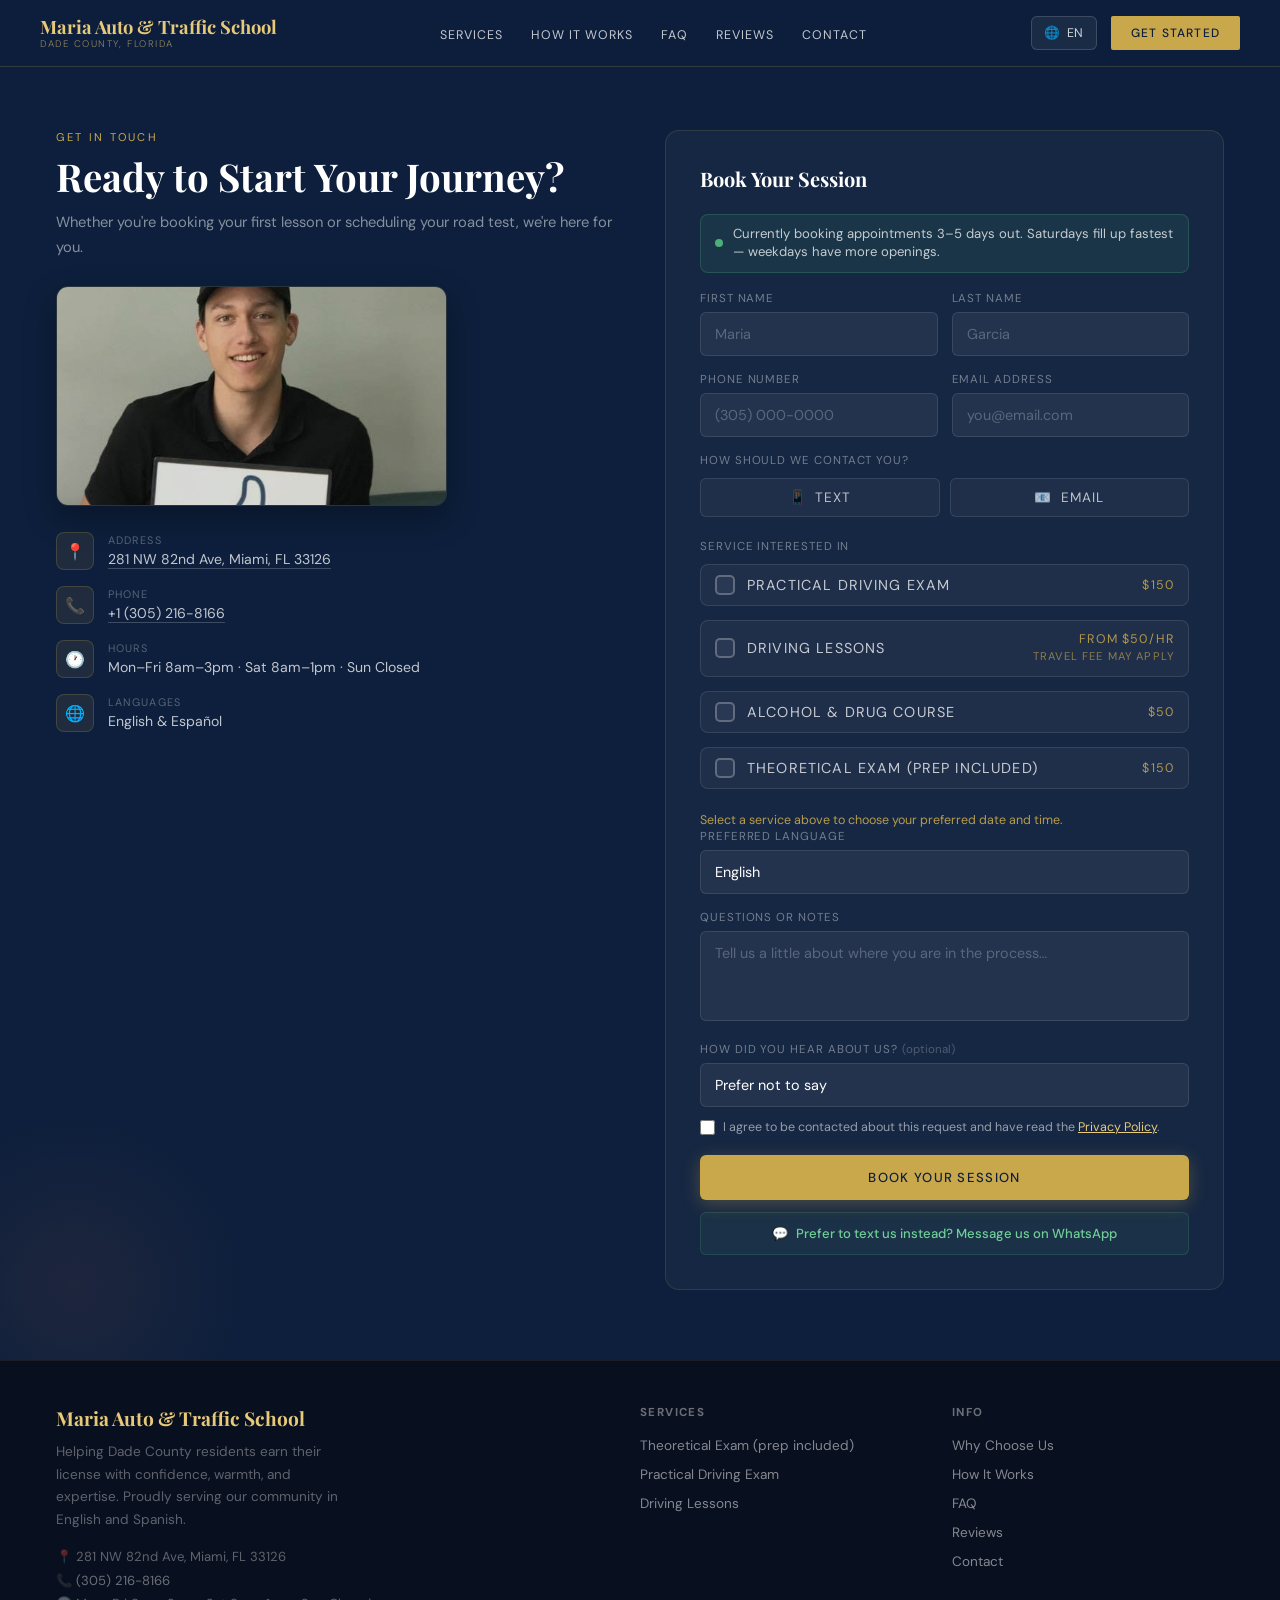
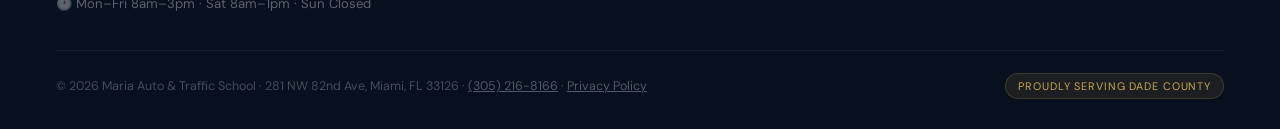
==== book.html @ 8c1fd5aa "Add files via upload multi page test" ====
<!DOCTYPE html>
<html lang="en" id="html-root">
<head>
<meta charset="UTF-8">
<meta name="viewport" content="width=device-width, initial-scale=1.0">
<title>Book Your Session — Maria Auto & Traffic School</title>

<link rel="icon" type="image/svg+xml" href="data:image/svg+xml,%3Csvg xmlns='http://www.w3.org/2000/svg' viewBox='0 0 100 100'%3E%3Crect width='100' height='100' rx='20' fill='%230d1f3c'/%3E%3Ctext x='50' y='68' font-family='Georgia,serif' font-size='58' font-weight='700' fill='%23c9a84c' text-anchor='middle'%3EM%3C/text%3E%3C/svg%3E">

<meta name="description" content="Book your written test, driving lessons, or road exam with Maria Auto & Traffic School. Walk-ins welcome, bilingual service, Miami-Dade County.">
<meta name="robots" content="index, follow">
<link rel="canonical" href="https://mariaautoschool.netlify.app/book.html">
<meta property="og:type" content="website">
<meta property="og:title" content="Book Your Session — Maria Auto & Traffic School">
<meta property="og:description" content="Request an appointment for your written test, driving lessons, or road exam. Walk-ins welcome, bilingual service.">
<meta property="og:image" content="https://mariaautoschool.netlify.app/images/maria3.jpg">
<meta name="twitter:card" content="summary_large_image">
<meta name="twitter:image" content="https://mariaautoschool.netlify.app/images/maria3.jpg">
<link rel="preconnect" href="https://fonts.googleapis.com">
<link href="https://fonts.googleapis.com/css2?family=Playfair+Display:ital,wght@0,400;0,700;0,900;1,400;1,700&family=DM+Sans:wght@300;400;500&family=Cormorant+Garamond:ital,wght@0,300;1,300;1,600&display=swap" rel="stylesheet">
<link rel="stylesheet" href="style.css">
</head>
<body>

<!-- NAV -->
<nav>
  <div class="nav-logo">Maria Auto & Traffic School<span>Dade County, Florida</span></div>
  <ul class="nav-links">
    <li><a href="index.html#services" data-i18n="nav.services">Services</a></li>
    <li><a href="index.html#process" data-i18n="nav.process">How It Works</a></li>
    <li><a href="faq.html" data-i18n="footer.faq">FAQ</a></li>
    <li><a href="index.html#reviews" data-i18n="nav.reviews">Reviews</a></li>
    <li><a href="book.html" data-i18n="nav.contact">Contact</a></li>
  </ul>
  <div class="nav-right">
    <div class="lang-switch">
      <button class="lang-btn" id="lang-btn">🌐 <span id="lang-btn-label">EN</span></button>
      <div class="lang-menu" id="lang-menu">
        <button class="lang-option" data-lang="en">English</button>
        <button class="lang-option" data-lang="es">Español</button>
      </div>
    </div>
    <a href="book.html" class="nav-cta" data-i18n="nav.cta">Get Started</a>
    <button class="nav-hamburger" id="hamburger" aria-label="Open menu"><span></span><span></span><span></span></button>
  </div>
</nav>

<div class="mobile-menu" id="mobile-menu">
  <a href="index.html#services" class="mobile-link" data-i18n="nav.services">Services</a>
  <a href="index.html#process" class="mobile-link" data-i18n="nav.process">How It Works</a>
  <a href="faq.html" class="mobile-link" data-i18n="footer.faq">FAQ</a>
  <a href="index.html#reviews" class="mobile-link" data-i18n="nav.reviews">Reviews</a>
  <a href="book.html" class="mobile-link" data-i18n="nav.contact">Contact</a>
  <div class="mobile-lang">
    <button data-lang="en">English</button>
    <button data-lang="es">Español</button>
  </div>
</div>

<section class="contact" id="contact" style="padding-top:130px">
  <div class="contact-left" style="position:relative;z-index:1">
    <p class="section-label" style="color:var(--gold)" data-i18n="contact.label">Get In Touch</p>
    <h2 class="section-title" data-i18n="contact.title">Ready to Start Your Journey?</h2>
    <p class="contact-body" data-i18n="contact.body">Whether you're booking your first lesson or scheduling your road test, we're here for you.</p>
    <div class="contact-storefront"><img src="images/maria5.jpg" alt="Maria Auto & Traffic School storefront at 281 NW 82nd Ave Miami" loading="lazy"></div>
    <div class="contact-info">
      <div class="contact-item"><div class="contact-icon">📍</div><div><div class="contact-item-label" data-i18n="contact.address">Address</div><div class="contact-item-text"><a href="https://maps.google.com/?q=281+NW+82nd+Ave,+Miami,+FL+33126" target="_blank" rel="noopener">281 NW 82nd Ave, Miami, FL 33126</a></div></div></div>
      <div class="contact-item"><div class="contact-icon">📞</div><div><div class="contact-item-label" data-i18n="contact.phone">Phone</div><div class="contact-item-text"><a href="tel:+13052168166">+1 (305) 216-8166</a></div></div></div>
      <div class="contact-item"><div class="contact-icon">🕐</div><div><div class="contact-item-label" data-i18n="contact.hours">Hours</div><div class="contact-item-text" data-i18n-html="contact.hoursValue">Mon–Fri 8am–3pm · Sat 8am–1pm · Sun Closed</div></div></div>
      <div class="contact-item"><div class="contact-icon">🌐</div><div><div class="contact-item-label" data-i18n="contact.languages">Languages</div><div class="contact-item-text">English & Español</div></div></div>
    </div>
  </div>
  <div class="contact-form" style="position:relative;z-index:1">
    <h3 data-i18n="form.title">Book Your Session</h3>
    <div class="availability-badge">
      <span class="availability-dot"></span>
      <span data-i18n="form.availabilityNote">Currently booking appointments 3–5 days out. Saturdays fill up fastest — weekdays have more openings.</span>
    </div>
    <form action="https://formspree.io/f/mrewngqb" method="POST" id="booking-form">
      <input type="text" name="_gotcha" style="display:none" tabindex="-1" autocomplete="off">
      <div class="form-row">
        <div class="form-group"><label data-i18n="form.first">First Name</label><input type="text" name="first_name" placeholder="Maria" autocomplete="given-name" required></div>
        <div class="form-group"><label data-i18n="form.last">Last Name</label><input type="text" name="last_name" placeholder="Garcia" autocomplete="family-name" required></div>
      </div>
      <div class="form-row">
        <div class="form-group"><label data-i18n="form.phone">Phone Number</label><input type="tel" name="phone" id="field-phone" placeholder="(305) 000-0000" autocomplete="tel"></div>
        <div class="form-group"><label data-i18n="form.email">Email Address</label><input type="email" name="email" id="field-email" placeholder="you@email.com" autocomplete="email"></div>
      </div>
      <p class="field-error-msg" id="contact-required-error" data-i18n="form.contactRequiredError" role="alert" aria-live="assertive">Please provide a phone number or email address so we can reach you.</p>
      <div class="form-group">
        <label data-i18n="form.contactPref" style="display:block;margin-bottom:10px">How should we contact you?</label>
        <div class="contact-pref-row">
          <div class="contact-pref-item">
            <input type="checkbox" id="pref-text" name="contact_preference" value="Text">
            <label for="pref-text">📱 <span data-i18n="form.prefText">Text</span></label>
          </div>
          <div class="contact-pref-item">
            <input type="checkbox" id="pref-email" name="contact_preference" value="Email">
            <label for="pref-email">📧 <span data-i18n="form.prefEmail">Email</span></label>
          </div>
        </div>
      </div>
      <div class="form-group">
        <label data-i18n="form.service" style="display:block;margin-bottom:10px">Service Interested In</label>
        <div class="checkbox-group">
          <div class="checkbox-item">
            <input type="checkbox" id="service2" name="services" value="Practical Driving Exam" data-hint="hintExam">
            <label for="service2"><span class="checkbox-box"></span><span data-i18n="form.opt2">Practical Driving Exam</span><span style="margin-left:auto;font-size:0.78rem;color:var(--gold);opacity:0.85">$150</span></label>
          </div>
          <div class="checkbox-item">
            <input type="checkbox" id="service3" name="services" value="Driving Lessons" data-hint="hintLessons">
            <label for="service3"><span class="checkbox-box"></span><span data-i18n="form.opt3">Driving Lessons</span><span style="margin-left:auto;font-size:0.78rem;color:var(--gold);opacity:0.85;text-align:right;line-height:1.4">from $50/hr<br><span style="font-size:0.7rem;opacity:0.75">travel fee may apply</span></span></label>
          </div>
          <div class="checkbox-item">
            <input type="checkbox" id="service4" name="services" value="Alcohol & Drug Course" data-hint="">
            <label for="service4"><span class="checkbox-box"></span><span data-i18n="form.opt4">Alcohol & Drug Course</span><span style="margin-left:auto;font-size:0.78rem;color:var(--gold);opacity:0.85">$50</span></label>
          </div>
          <div class="checkbox-item">
            <input type="checkbox" id="service5" name="services" value="Theoretical Exam (prep included)" data-hint="hintTheory">
            <label for="service5"><span class="checkbox-box"></span><span data-i18n="form.opt5">Theoretical Exam (prep included)</span><span style="margin-left:auto;font-size:0.78rem;color:var(--gold);opacity:0.85">$150</span></label>
          </div>
        </div>
        <p class="form-hint" id="hintExam" data-i18n="form.hintExam">Please bring a valid ID and your learner's permit to this appointment.</p>
        <p class="form-hint" id="hintLessons" data-i18n="form.hintLessons">Let us know below if you'd like us to come to you — a travel fee may apply depending on distance.</p>
        <p class="form-hint" id="hintTheory" data-i18n="form.hintTheory">This session can accommodate multiple students at once — great if you're booking with a friend or family member.</p>
      </div>
      <div id="datetime-container"></div>
      <p class="form-hint visible" id="datetime-placeholder" data-i18n="form.datetimePlaceholder">Select a service above to choose your preferred date and time.</p>
      <div class="form-group">
        <label data-i18n="form.lang">Preferred Language</label>
        <select name="language"><option>English</option><option>Español</option></select>
      </div>
      <div class="form-group"><label data-i18n="form.notes">Questions or Notes</label><textarea name="notes" data-i18n-placeholder="form.notesPlaceholder" placeholder="Tell us a little about where you are in the process…"></textarea></div>
      <div class="form-group">
        <label data-i18n-html="form.referral">How did you hear about us? <span style="text-transform:none;letter-spacing:0;font-weight:400;opacity:0.6">(optional)</span></label>
        <select name="referral_source">
          <option value="" selected data-i18n="form.referralSkip">Prefer not to say</option>
          <option data-i18n="form.referralGoogle">Google Search</option>
          <option data-i18n="form.referralWordOfMouth">Word of Mouth / Friend or Family</option>
          <option data-i18n="form.referralSocial">Instagram / Facebook</option>
          <option data-i18n="form.referralDroveBy">Drove By / Saw the Sign</option>
          <option data-i18n="form.referralOther">Other</option>
        </select>
      </div>
      <div class="range-toggle-row" style="margin-bottom:16px">
        <input type="checkbox" id="consent-checkbox" required>
        <label for="consent-checkbox" data-i18n-html="form.consentLabel">I agree to be contacted about this request and have read the <a href="#" id="consent-privacy-link" style="color:var(--gold-light);text-decoration:underline">Privacy Policy</a>.</label>
      </div>
      <button type="submit" class="btn-submit" id="submit-btn" data-i18n="form.submit" aria-live="polite">Book Your Session</button>
    </form>
    <a href="https://wa.me/13052168166?text=Hi!%20I'd%20like%20to%20book%20an%20appointment%20at%20Maria%20Auto%20%26%20Traffic%20School." target="_blank" rel="noopener" class="whatsapp-fallback">
      <span>💬</span><span data-i18n="form.whatsapp">Prefer to text us instead? Message us on WhatsApp</span>
    </a>
    <div class="form-success" id="form-success" role="status" aria-live="polite">
      <div class="form-success-icon">✓</div>
      <h4 data-i18n="form.successTitle">We received your request!</h4>
      <p data-i18n="form.successBody">Maria or a team member will be in touch with you shortly.</p>
    </div>
  </div>
</section>

<footer>
  <div class="footer-inner">
    <div class="footer-brand">
      <h3>Maria Auto & Traffic School</h3>
      <p data-i18n="footer.tagline">Helping Dade County residents earn their license with confidence, warmth, and expertise. Proudly serving our community in English and Spanish.</p>
      <div class="footer-contact-mini">
        📍 281 NW 82nd Ave, Miami, FL 33126<br>
        📞 <a href="tel:+13052168166">(305) 216-8166</a><br>
        🕐 <span data-i18n-html="contact.hoursValue">Mon–Fri 8am–3pm · Sat 8am–1pm · Sun Closed</span>
      </div>
    </div>
    <div class="footer-col">
      <h4 data-i18n="footer.servicesHeader">Services</h4>
      <ul>
        <li><a href="index.html#services" data-i18n="services.s5title">Theoretical Exam</a></li>
        <li><a href="index.html#services" data-i18n="services.s2title">Road Exam</a></li>
        <li><a href="index.html#services" data-i18n="services.s3title">Driving Lessons</a></li>
      </ul>
    </div>
    <div class="footer-col">
      <h4 data-i18n="footer.infoHeader">Info</h4>
      <ul>
        <li><a href="index.html#why" data-i18n="footer.why">Why Choose Us</a></li>
        <li><a href="index.html#process" data-i18n="nav.process">How It Works</a></li>
        <li><a href="faq.html" data-i18n="footer.faq">FAQ</a></li>
        <li><a href="index.html#reviews" data-i18n="nav.reviews">Reviews</a></li>
        <li><a href="book.html" data-i18n="nav.contact">Contact</a></li>
      </ul>
    </div>
  </div>
  <div class="footer-bottom">
    <p>© <span id="footer-year">2025</span> Maria Auto & Traffic School · 281 NW 82nd Ave, Miami, FL 33126 · <a href="tel:+13052168166">(305) 216-8166</a> · <a href="#" id="privacy-link" data-i18n="footer.privacy">Privacy Policy</a></p>
    <div class="footer-dade" data-i18n="footer.badge">Proudly Serving Dade County</div>
  </div>
</footer>

<button class="back-to-top" id="back-to-top" aria-label="Back to top">↑</button>

<!-- BOOKING CONFIRMATION MODAL -->
<div class="booking-modal-overlay" id="booking-modal" role="dialog" aria-modal="true" aria-label="Booking request notice">
  <div class="booking-modal-box">
    <div class="booking-modal-icon">📋</div>
    <h3 data-i18n="form.modalTitle">This is a request, not a confirmed booking</h3>
    <p data-i18n="form.modalBody">Submitting this form does not guarantee your selected date and time. If your preferred slot isn't available, Maria or a team member will reach out by phone, text, or email to find a time that works.</p>
    <div class="booking-modal-actions">
      <button type="button" class="booking-modal-cancel" id="booking-modal-cancel" data-i18n="form.modalCancel">Go Back</button>
      <button type="button" class="booking-modal-confirm" id="booking-modal-confirm" data-i18n="form.modalConfirm">I Understand, Submit</button>
    </div>
  </div>
</div>

<!-- PRIVACY MODAL -->
<div class="modal-overlay" id="privacy-modal" role="dialog" aria-modal="true" aria-label="Privacy Policy">
  <div class="modal-box">
    <div class="modal-header">
      <h2 data-i18n="privacy.title">Privacy Policy</h2>
      <button class="modal-close" id="modal-close" aria-label="Close">✕</button>
    </div>
    <div class="modal-body">
      <p class="updated" data-i18n="privacy.updated">Last updated: January 1, 2025</p>
      <p data-i18n="privacy.intro">Maria Auto & Traffic School ("we," "us," or "our") operates this website. This Privacy Policy explains how we collect, use, and protect the personal information you provide when you use our site or submit an inquiry through our contact form.</p>
      <h3 data-i18n="privacy.h1">1. Information We Collect</h3>
      <p data-i18n="privacy.p1">When you submit a booking inquiry, we may collect your name, phone number, service interest, preferred language, and any notes you provide. We do not collect payment information, Social Security numbers, or government ID numbers.</p>
      <h3 data-i18n="privacy.h2">2. How We Use Your Information</h3>
      <p data-i18n="privacy.p2">We use your information solely to respond to your inquiry, contact you to schedule your session, and provide the services you requested. We never sell or share your information for marketing purposes.</p>
      <h3 data-i18n="privacy.h3">3. How We Store Your Information</h3>
      <p data-i18n-html="privacy.p3">Form submissions are processed securely through Formspree, a third-party form service. Review Formspree's practices at <a href="https://formspree.io/legal/privacy-policy/" target="_blank" rel="noopener">formspree.io/legal/privacy-policy</a>. We delete submissions periodically once resolved.</p>
      <h3 data-i18n="privacy.h4">4. Cookies & Tracking</h3>
      <p data-i18n="privacy.p4">This site uses no cookies, analytics, or advertising technology. No browsing data is tracked.</p>
      <h3 data-i18n="privacy.h5">5. Your Rights</h3>
      <p data-i18n="privacy.p5">You may request to know, correct, or delete the information we hold about you, or opt out of future communications, by contacting us directly.</p>
      <h3 data-i18n="privacy.h6">6. Contact Us</h3>
      <p data-i18n-html="privacy.p6">Maria Auto & Traffic School · 281 NW 82nd Ave, Miami, FL 33126 · Phone: <a href="tel:+13052168166">(305) 216-8166</a></p>
    </div>
  </div>
</div>

<script src="script.js"></script>
</body>
</html>
---- style.css ----
:root {
    --navy: #0d1f3c;
    --navy-mid: #162d52;
    --gold: #c9a84c;
    --gold-light: #e8c97a;
    --coral: #e8704a;
    --cream: #fdf6ec;
    --warm-white: #fffaf3;
    --text-dark: #0d1f3c;
    --text-mid: #4a5568;
    --text-light: #8a97a8;
  }
  *, *::before, *::after { box-sizing: border-box; margin: 0; padding: 0; }
  html { scroll-behavior: smooth; }
  body { font-family: 'DM Sans', sans-serif; background: var(--warm-white); color: var(--text-dark); overflow-x: hidden; }

  /* ── NAV ── */
  nav {
    position: fixed; top: 0; left: 0; right: 0; z-index: 100;
    display: flex; align-items: center; justify-content: space-between; gap: 20px;
    padding: 16px 40px;
    background: rgba(13,31,60,0.96);
    backdrop-filter: blur(12px);
    border-bottom: 1px solid rgba(201,168,76,0.2);
  }
  .nav-logo { font-family: 'Playfair Display', serif; font-size: 1.15rem; font-weight: 700; color: var(--gold-light); line-height: 1.2; white-space: nowrap; }
  .nav-logo span { display: block; font-size: 0.6rem; font-weight: 300; letter-spacing: 0.16em; text-transform: uppercase; color: rgba(232,201,122,0.6); font-family: 'DM Sans', sans-serif; }
  .nav-links { display: flex; gap: 28px; list-style: none; flex: 1; justify-content: center; }
  .nav-links a { color: rgba(255,255,255,0.75); text-decoration: none; font-size: 0.78rem; letter-spacing: 0.08em; text-transform: uppercase; transition: color 0.2s; }
  .nav-links a:hover { color: var(--gold-light); }
  .nav-right { display: flex; align-items: center; gap: 14px; }
  .lang-switch { position: relative; }
  .lang-btn {
    display: flex; align-items: center; gap: 6px;
    background: rgba(255,255,255,0.06); border: 1px solid rgba(255,255,255,0.15);
    color: rgba(255,255,255,0.8); padding: 8px 12px; border-radius: 6px;
    font-size: 0.78rem; letter-spacing: 0.05em; cursor: pointer;
    font-family: 'DM Sans', sans-serif;
  }
  .lang-btn:hover { border-color: var(--gold); }
  .lang-menu {
    display: none; position: absolute; top: calc(100% + 8px); right: 0;
    background: var(--navy-mid); border: 1px solid rgba(201,168,76,0.25);
    border-radius: 8px; overflow: hidden; min-width: 140px;
    box-shadow: 0 12px 32px rgba(0,0,0,0.4);
  }
  .lang-menu.open { display: block; }
  .lang-option {
    display: block; width: 100%; text-align: left; padding: 10px 16px;
    background: none; border: none; color: rgba(255,255,255,0.75);
    font-size: 0.82rem; cursor: pointer; font-family: 'DM Sans', sans-serif;
  }
  .lang-option:hover { background: rgba(201,168,76,0.12); color: var(--gold-light); }
  .lang-option.active { color: var(--gold-light); background: rgba(201,168,76,0.08); }
  .nav-cta {
    background: var(--gold); color: var(--navy);
    padding: 9px 20px; border-radius: 2px;
    font-size: 0.75rem; font-weight: 500; letter-spacing: 0.1em; text-transform: uppercase;
    text-decoration: none; transition: background 0.2s, transform 0.15s; white-space: nowrap;
  }
  .nav-cta:hover { background: var(--gold-light); transform: translateY(-1px); }
  .nav-hamburger { display: none; flex-direction: column; gap: 5px; background: none; border: none; cursor: pointer; padding: 4px; }
  .nav-hamburger span { display: block; width: 22px; height: 2px; background: rgba(255,255,255,0.8); border-radius: 2px; transition: all 0.3s; }
  .nav-hamburger.open span:nth-child(1) { transform: translateY(7px) rotate(45deg); }
  .nav-hamburger.open span:nth-child(2) { opacity: 0; }
  .nav-hamburger.open span:nth-child(3) { transform: translateY(-7px) rotate(-45deg); }

  .mobile-menu {
    display: none; position: fixed; top: 60px; left: 0; right: 0; z-index: 99;
    background: rgba(13,31,60,0.98); backdrop-filter: blur(16px);
    border-bottom: 1px solid rgba(201,168,76,0.15);
    padding: 20px 24px 26px; flex-direction: column;
  }
  .mobile-menu.open { display: flex; }
  .mobile-menu a { color: rgba(255,255,255,0.75); text-decoration: none; font-size: 1rem; padding: 14px 0; border-bottom: 1px solid rgba(255,255,255,0.07); }
  .mobile-menu a:last-of-type { border-bottom: none; }
  .mobile-lang { display: flex; gap: 10px; margin-top: 16px; }
  .mobile-lang button {
    flex: 1; padding: 10px; background: rgba(255,255,255,0.06); border: 1px solid rgba(255,255,255,0.15);
    color: rgba(255,255,255,0.75); border-radius: 6px; font-size: 0.82rem; cursor: pointer;
  }
  .mobile-lang button.active { color: var(--gold-light); border-color: var(--gold); }

  /* ── SHARED ── */
  .section-label { font-size: 0.7rem; letter-spacing: 0.2em; text-transform: uppercase; color: var(--gold); margin-bottom: 10px; }
  .section-title { font-family: 'Playfair Display', serif; font-size: clamp(1.7rem, 3vw, 2.5rem); font-weight: 700; line-height: 1.15; color: var(--text-dark); }

  /* ── HERO ── */
  .hero {
    background: var(--navy); display: grid; grid-template-columns: 1.1fr 0.9fr;
    position: relative; overflow: hidden; padding-top: 60px;
  }
  .hero-bg-texture { position: absolute; inset: 0; background-image: radial-gradient(ellipse 80% 60% at 70% 50%, rgba(201,168,76,0.08) 0%, transparent 60%), radial-gradient(ellipse 40% 40% at 20% 80%, rgba(232,112,74,0.06) 0%, transparent 50%); pointer-events: none; }
  .hero-left { display: flex; flex-direction: column; justify-content: center; padding: 56px 40px 56px 56px; position: relative; z-index: 2; }
  .hero-badge { display: inline-flex; align-items: center; gap: 8px; background: rgba(201,168,76,0.12); border: 1px solid rgba(201,168,76,0.3); padding: 6px 14px; border-radius: 100px; margin-bottom: 22px; width: fit-content; }
  .hero-badge-dot { width: 6px; height: 6px; border-radius: 50%; background: var(--gold); animation: pulse 2s infinite; }
  @keyframes pulse { 0%,100%{opacity:1;transform:scale(1)} 50%{opacity:0.5;transform:scale(1.3)} }
  .hero-badge span { font-size: 0.68rem; letter-spacing: 0.12em; text-transform: uppercase; color: var(--gold-light); }
  .hero-headline { font-family: 'Playfair Display', serif; font-size: clamp(2.3rem, 4vw, 3.8rem); font-weight: 900; line-height: 1.02; color: #fff; margin-bottom: 6px; }
  .hero-headline em { font-style: italic; color: var(--gold-light); display: block; }
  .hero-sub { font-family: 'Cormorant Garamond', serif; font-size: 1.15rem; font-weight: 300; font-style: italic; color: rgba(255,255,255,0.5); margin: 10px 0 22px; }
  .hero-body { color: rgba(255,255,255,0.65); font-size: 0.95rem; line-height: 1.7; max-width: 420px; margin-bottom: 30px; }
  .hero-actions { display: flex; gap: 14px; flex-wrap: wrap; }
  .btn-primary { background: var(--gold); color: var(--navy); padding: 14px 30px; border-radius: 2px; font-size: 0.8rem; font-weight: 500; letter-spacing: 0.1em; text-transform: uppercase; text-decoration: none; transition: all 0.2s; box-shadow: 0 4px 20px rgba(201,168,76,0.35); }
  .btn-primary:hover { background: var(--gold-light); transform: translateY(-2px); }
  .btn-secondary { border: 1px solid rgba(255,255,255,0.25); color: rgba(255,255,255,0.8); padding: 14px 30px; border-radius: 2px; font-size: 0.8rem; letter-spacing: 0.1em; text-transform: uppercase; text-decoration: none; transition: all 0.2s; }
  .btn-secondary:hover { border-color: var(--gold); color: var(--gold-light); }
  .hero-right { display: flex; align-items: center; justify-content: center; position: relative; z-index: 2; padding: 40px 56px 40px 20px; }
  .hero-photo-wrap { width: 100%; max-width: 380px; display: flex; flex-direction: column; gap: 14px; }
  .hero-photo { position: relative; border-radius: 14px; overflow: hidden; box-shadow: 0 20px 50px rgba(0,0,0,0.5); border: 1px solid rgba(201,168,76,0.2); aspect-ratio: 5/4; }
  .hero-photo img { width: 100%; height: 100%; object-fit: cover; display: block; filter: brightness(0.9) saturate(0.92); }
  .hero-photo-badge { position: absolute; bottom: 12px; left: 12px; background: rgba(13,31,60,0.85); backdrop-filter: blur(8px); border: 1px solid rgba(201,168,76,0.3); padding: 6px 12px; border-radius: 8px; font-size: 0.7rem; color: var(--gold-light); letter-spacing: 0.05em; }
  .hero-stats-row { display: grid; grid-template-columns: 1fr 1fr; gap: 12px; }
  .hero-stat-card { background: rgba(255,255,255,0.05); border: 1px solid rgba(201,168,76,0.2); border-radius: 10px; padding: 16px 18px; text-align: center; }
  .stat-number { font-family: 'Playfair Display', serif; font-size: 1.8rem; font-weight: 900; color: var(--gold-light); line-height: 1; }
  .stat-label { font-size: 0.68rem; letter-spacing: 0.08em; text-transform: uppercase; color: rgba(255,255,255,0.45); margin-top: 4px; }

  /* ── SERVICES ── */
  .services { padding: 70px 56px; background: var(--cream); }
  .services-header { display: grid; grid-template-columns: 1fr 1fr; gap: 30px; margin-bottom: 44px; align-items: end; }
  .services-desc { color: var(--text-mid); font-size: 0.95rem; line-height: 1.7; }
  .services-grid { display: grid; grid-template-columns: repeat(3, 1fr); gap: 18px; }
  .service-card { background: #fff; border-radius: 12px; padding: 30px 26px; border: 1px solid rgba(0,0,0,0.06); transition: all 0.3s; position: relative; overflow: hidden; }
  .service-card::before { content: ''; position: absolute; bottom: 0; left: 0; right: 0; height: 3px; background: linear-gradient(90deg, var(--gold), var(--coral)); transform: scaleX(0); transform-origin: left; transition: transform 0.3s; }
  .service-card:hover { transform: translateY(-4px); box-shadow: 0 16px 40px rgba(13,31,60,0.1); }
  .service-card:hover::before { transform: scaleX(1); }
  .service-icon { width: 44px; height: 44px; border-radius: 9px; background: linear-gradient(135deg, rgba(201,168,76,0.12), rgba(232,112,74,0.08)); display: flex; align-items: center; justify-content: center; font-size: 1.3rem; margin-bottom: 16px; }
  .service-name { font-family: 'Playfair Display', serif; font-size: 1.08rem; font-weight: 700; margin-bottom: 8px; color: var(--navy); }
  .service-desc { font-size: 0.86rem; line-height: 1.65; color: var(--text-mid); }

  /* ── WHY US ── */
  .why { padding: 70px 56px; background: var(--navy); display: grid; grid-template-columns: 1.1fr 0.9fr; gap: 50px; align-items: center; position: relative; overflow: hidden; }
  .why::before { content: ''; position: absolute; right: -100px; top: -100px; width: 400px; height: 400px; border-radius: 50%; background: radial-gradient(circle, rgba(201,168,76,0.08) 0%, transparent 70%); pointer-events: none; }
  .why .section-title { color: #fff; }
  .why-body { color: rgba(255,255,255,0.6); font-size: 0.95rem; line-height: 1.7; margin: 18px 0 26px; }
  .why-features { display: flex; flex-direction: column; }
  .why-feature { display: flex; gap: 16px; align-items: flex-start; padding: 16px 0; border-bottom: 1px solid rgba(255,255,255,0.07); }
  .why-feature:last-child { border-bottom: none; }
  .why-feature-icon { width: 36px; height: 36px; border-radius: 8px; background: rgba(201,168,76,0.12); border: 1px solid rgba(201,168,76,0.2); display: flex; align-items: center; justify-content: center; font-size: 1rem; flex-shrink: 0; }
  .why-feature-text h4 { color: #fff; font-size: 0.9rem; font-weight: 500; margin-bottom: 3px; }
  .why-feature-text p { color: rgba(255,255,255,0.45); font-size: 0.83rem; line-height: 1.55; }
  .why-right { display: flex; flex-direction: column; gap: 14px; }
  .why-photo-grid { display: grid; grid-template-columns: 1.3fr 1fr; gap: 12px; }
  .why-photo-main { border-radius: 12px; overflow: hidden; box-shadow: 0 16px 40px rgba(0,0,0,0.4); border: 1px solid rgba(201,168,76,0.15); aspect-ratio: 3/4; }
  .why-photo-side { display: flex; flex-direction: column; gap: 12px; }
  .why-photo-small { border-radius: 12px; overflow: hidden; box-shadow: 0 12px 32px rgba(0,0,0,0.35); border: 1px solid rgba(201,168,76,0.15); aspect-ratio: 4/3; flex: 1; }
  .why-photo-main img, .why-photo-small img { width: 100%; height: 100%; object-fit: cover; display: block; filter: brightness(0.92) saturate(0.88); }
  .why-mini-stats { display: grid; grid-template-columns: repeat(3, 1fr); gap: 10px; }
  .why-mini { background: rgba(255,255,255,0.04); border: 1px solid rgba(255,255,255,0.09); border-radius: 10px; padding: 14px 10px; text-align: center; }
  .why-mini-num { font-family: 'Playfair Display', serif; font-size: 1.3rem; font-weight: 700; color: var(--gold-light); }
  .why-mini-label { color: rgba(255,255,255,0.4); font-size: 0.66rem; letter-spacing: 0.05em; text-transform: uppercase; margin-top: 3px; }

  /* ── REVIEWS ── */
  .reviews { padding: 70px 0; background: var(--warm-white); overflow: hidden; }
  .reviews-header { text-align: center; margin-bottom: 40px; padding: 0 56px; }
  .reviews-header .section-title { margin-bottom: 10px; }
  .reviews-sub { color: var(--text-mid); font-size: 0.92rem; max-width: 480px; margin: 0 auto; line-height: 1.6; }
  .reviews-rating-badge { display: inline-flex; align-items: center; gap: 8px; background: #fff; border: 1px solid rgba(0,0,0,0.08); padding: 10px 20px; border-radius: 100px; margin-top: 18px; box-shadow: 0 2px 12px rgba(0,0,0,0.05); }
  .reviews-rating-badge .stars { color: var(--gold); font-size: 0.95rem; letter-spacing: 1px; }
  .reviews-rating-badge .num { font-family: 'Playfair Display', serif; font-weight: 700; color: var(--navy); font-size: 1rem; }
  .reviews-rating-badge .count { color: var(--text-light); font-size: 0.82rem; }
  .reviews-track-wrap { overflow: hidden; }
  .reviews-track { display: flex; gap: 18px; animation: scroll-left 42s linear infinite; width: max-content; padding: 6px 56px; }
  .reviews-track:hover { animation-play-state: paused; }
  @keyframes scroll-left { 0% { transform: translateX(0); } 100% { transform: translateX(-50%); } }
  .review-card { background: #fff; border-radius: 12px; padding: 24px 22px; width: 270px; flex-shrink: 0; border: 1px solid rgba(0,0,0,0.06); box-shadow: 0 2px 14px rgba(13,31,60,0.05); }
  .review-stars { color: var(--gold); font-size: 0.85rem; margin-bottom: 10px; letter-spacing: 1px; }
  .review-text { font-size: 0.85rem; line-height: 1.65; color: var(--text-mid); margin-bottom: 14px; font-style: italic; }
  .review-author { font-size: 0.8rem; font-weight: 500; color: var(--navy); }
  .review-time { font-size: 0.72rem; color: var(--text-light); margin-top: 2px; }
  .google-badge { display: flex; align-items: center; gap: 8px; background: #fff; border: 1px solid rgba(0,0,0,0.1); padding: 12px 24px; border-radius: 8px; font-size: 0.82rem; color: var(--text-mid); box-shadow: 0 2px 12px rgba(0,0,0,0.05); width: fit-content; margin: 32px auto 0; }
  .g-logo { font-weight: 700; font-size: 0.95rem; background: linear-gradient(135deg, #4285F4, #EA4335, #FBBC05, #34A853); -webkit-background-clip: text; -webkit-text-fill-color: transparent; }

  /* ── PROCESS ── */
  .process { padding: 70px 56px; background: var(--cream); }
  .process-header { text-align: center; margin-bottom: 50px; }
  .process-header p { color: var(--text-mid); font-size: 0.92rem; max-width: 440px; margin: 8px auto 0; line-height: 1.6; }
  .process-steps { display: grid; grid-template-columns: repeat(4, 1fr); position: relative; }
  .process-steps::before { content: ''; position: absolute; top: 32px; left: 12.5%; right: 12.5%; height: 1px; background: linear-gradient(90deg, var(--gold), var(--coral), var(--gold)); opacity: 0.3; }
  .process-step { text-align: center; padding: 0 16px; }
  .step-num { width: 64px; height: 64px; border-radius: 50%; background: #fff; border: 2px solid rgba(201,168,76,0.3); display: flex; align-items: center; justify-content: center; margin: 0 auto 20px; font-family: 'Playfair Display', serif; font-size: 1.25rem; font-weight: 700; color: var(--gold); position: relative; z-index: 1; box-shadow: 0 4px 16px rgba(201,168,76,0.15); }
  .step-title { font-size: 0.92rem; font-weight: 500; color: var(--navy); margin-bottom: 8px; }
  .step-desc { font-size: 0.82rem; color: var(--text-mid); line-height: 1.6; }

  /* ── CONTACT ── */
  .contact { padding: 70px 56px; background: var(--navy); display: grid; grid-template-columns: 1fr 1fr; gap: 50px; align-items: start; position: relative; overflow: hidden; }
  .contact::after { content: ''; position: absolute; left: -100px; bottom: -100px; width: 350px; height: 350px; border-radius: 50%; background: radial-gradient(circle, rgba(232,112,74,0.08) 0%, transparent 70%); pointer-events: none; }
  .contact .section-title { color: #fff; margin-bottom: 12px; }
  .contact-body { color: rgba(255,255,255,0.5); font-size: 0.92rem; line-height: 1.7; margin-bottom: 26px; }
  .contact-storefront { border-radius: 12px; overflow: hidden; margin-bottom: 26px; box-shadow: 0 12px 32px rgba(0,0,0,0.3); border: 1px solid rgba(201,168,76,0.15); aspect-ratio: 16/9; max-height: 220px; }
  .contact-storefront img { width: 100%; height: 100%; object-fit: cover; display: block; filter: brightness(0.85) saturate(0.85); }
  .contact-info { display: flex; flex-direction: column; gap: 16px; }
  .contact-item { display: flex; gap: 14px; align-items: center; }
  .contact-icon { width: 38px; height: 38px; border-radius: 8px; background: rgba(201,168,76,0.1); border: 1px solid rgba(201,168,76,0.2); display: flex; align-items: center; justify-content: center; font-size: 1rem; flex-shrink: 0; }
  .contact-item-text { color: rgba(255,255,255,0.75); font-size: 0.88rem; line-height: 1.5; }
  .contact-item-text a { color: inherit; text-decoration: none; border-bottom: 1px solid rgba(255,255,255,0.2); }
  .contact-item-label { font-size: 0.68rem; letter-spacing: 0.1em; text-transform: uppercase; color: rgba(255,255,255,0.3); margin-bottom: 2px; }
  .contact-form { background: rgba(255,255,255,0.04); border: 1px solid rgba(201,168,76,0.15); border-radius: 14px; padding: 34px; }
  .contact-form h3 { font-family: 'Playfair Display', serif; font-size: 1.25rem; color: #fff; margin-bottom: 22px; }
  .form-group { margin-bottom: 16px; }
  .form-group label { display: block; font-size: 0.72rem; letter-spacing: 0.08em; text-transform: uppercase; color: rgba(255,255,255,0.4); margin-bottom: 6px; }
  .form-group input, .form-group select, .form-group textarea { width: 100%; background: rgba(255,255,255,0.06); border: 1px solid rgba(255,255,255,0.1); border-radius: 6px; padding: 12px 14px; color: #fff; font-family: 'DM Sans', sans-serif; font-size: 0.9rem; outline: none; transition: border-color 0.2s; -webkit-appearance: none; appearance: none; }
  .form-group select option { background: var(--navy-mid); color: #fff; }
  .form-group input:focus, .form-group select:focus, .form-group textarea:focus { border-color: rgba(201,168,76,0.4); }
  .form-group input::placeholder, .form-group textarea::placeholder { color: rgba(255,255,255,0.25); }
  .form-group textarea { height: 90px; resize: none; }
  .checkbox-group { display: flex; flex-direction: column; gap: 8px; }
  .form-hint { font-size: 0.78rem; color: var(--gold); opacity: 0.9; margin-top: 6px; line-height: 1.5; display: none; }
  .form-hint.visible { display: block; }
  .availability-badge {
    display: flex; align-items: center; gap: 10px;
    background: rgba(76,175,122,0.1); border: 1px solid rgba(76,175,122,0.25);
    padding: 10px 14px; border-radius: 8px; margin-bottom: 18px;
  }
  .availability-dot { width: 8px; height: 8px; border-radius: 50%; background: #4caf7a; flex-shrink: 0; }
  .availability-badge span { font-size: 0.82rem; color: rgba(255,255,255,0.75); line-height: 1.4; }
  .whatsapp-fallback {
    display: flex; align-items: center; justify-content: center; gap: 8px;
    margin-top: 12px; padding: 12px; border-radius: 6px;
    background: rgba(76,175,122,0.08); border: 1px solid rgba(76,175,122,0.2);
    color: #6fcf97; text-decoration: none; font-size: 0.82rem; font-weight: 500;
    transition: background 0.2s;
  }
  .whatsapp-fallback:hover { background: rgba(76,175,122,0.15); }
  .service-datetime-block {
    background: rgba(201,168,76,0.05); border: 1px solid rgba(201,168,76,0.15);
    border-radius: 8px; padding: 14px 14px 4px; margin-bottom: 14px;
  }
  .service-datetime-label {
    font-size: 0.78rem; font-weight: 500; color: var(--gold-light);
    margin-bottom: 10px; display: flex; align-items: center; gap: 6px;
  }
  .service-datetime-label .dot { width: 5px; height: 5px; border-radius: 50%; background: var(--gold); flex-shrink: 0; }
  .range-toggle-row { display: flex; align-items: center; gap: 8px; margin: -4px 0 12px; }
  .range-toggle-row input[type="checkbox"] { width: 15px; height: 15px; cursor: pointer; accent-color: var(--gold); }
  .range-toggle-row label { font-size: 0.78rem; color: rgba(255,255,255,0.55); cursor: pointer; margin: 0; text-transform: none; letter-spacing: 0; }
  .end-date-group { display: none; }
  .end-date-group.visible { display: block; }
  .contact-pref-row { display: flex; gap: 10px; }
  .contact-pref-item { flex: 1; position: relative; }
  .contact-pref-item input[type="checkbox"] { position: absolute; opacity: 0; width: 0; height: 0; }
  .contact-pref-item label {
    display: flex; align-items: center; justify-content: center; gap: 8px;
    cursor: pointer; font-size: 0.85rem; color: rgba(255,255,255,0.7);
    padding: 10px 12px; border-radius: 6px;
    border: 1px solid rgba(255,255,255,0.1);
    background: rgba(255,255,255,0.04);
    transition: all 0.2s; user-select: none; text-align: center;
  }
  .contact-pref-item label:hover { border-color: rgba(201,168,76,0.4); }
  .contact-pref-item input:checked + label { border-color: var(--gold); background: rgba(201,168,76,0.12); color: #fff; }
  .field-error-msg { font-size: 0.78rem; color: #e8704a; margin-top: 6px; display: none; }
  .field-error-msg.visible { display: block; }
  .booking-modal-overlay {
    display: none; position: fixed; inset: 0; z-index: 250;
    background: rgba(8,15,30,0.85); backdrop-filter: blur(6px);
    align-items: center; justify-content: center; padding: 20px;
  }
  .booking-modal-overlay.open { display: flex; }
  .booking-modal-box {
    background: var(--warm-white); border-radius: 16px; max-width: 460px; width: 100%;
    padding: 30px 28px; box-shadow: 0 32px 80px rgba(0,0,0,0.5);
    animation: modal-in 0.25s ease; text-align: center;
  }
  .booking-modal-icon {
    width: 52px; height: 52px; border-radius: 50%; margin: 0 auto 16px;
    background: rgba(201,168,76,0.15); border: 2px solid rgba(201,168,76,0.4);
    display: flex; align-items: center; justify-content: center; font-size: 1.5rem;
  }
  .booking-modal-box h3 { font-family: 'Playfair Display', serif; font-size: 1.2rem; color: var(--navy); margin-bottom: 10px; }
  .booking-modal-box p { font-size: 0.92rem; color: var(--text-mid); line-height: 1.7; margin-bottom: 22px; }
  .booking-modal-actions { display: flex; gap: 10px; }
  .booking-modal-actions button {
    flex: 1; padding: 12px; border-radius: 6px; font-size: 0.82rem; font-weight: 500;
    letter-spacing: 0.06em; text-transform: uppercase; cursor: pointer; border: none;
    font-family: 'DM Sans', sans-serif; transition: all 0.2s;
  }
  .booking-modal-cancel { background: rgba(0,0,0,0.06); color: var(--text-mid); }
  .booking-modal-cancel:hover { background: rgba(0,0,0,0.1); }
  .booking-modal-confirm { background: var(--gold); color: var(--navy); }
  .booking-modal-confirm:hover { background: var(--gold-light); }
  .day-pill-row { display: flex; gap: 6px; flex-wrap: wrap; margin-bottom: 4px; }
  .day-pill-item { position: relative; }
  .day-pill-item input[type="checkbox"] { position: absolute; opacity: 0; width: 0; height: 0; }
  .day-pill-item label {
    display: flex; align-items: center; justify-content: center;
    width: 42px; height: 38px; border-radius: 6px; cursor: pointer;
    font-size: 0.78rem; font-weight: 500; color: rgba(255,255,255,0.6);
    border: 1px solid rgba(255,255,255,0.1); background: rgba(255,255,255,0.04);
    transition: all 0.2s; user-select: none;
  }
  .day-pill-item label:hover { border-color: rgba(201,168,76,0.4); }
  .day-pill-item input:checked + label { border-color: var(--gold); background: rgba(201,168,76,0.15); color: #fff; }
  .lessons-note { font-size: 0.78rem; color: rgba(255,255,255,0.45); line-height: 1.5; margin: 4px 0 12px; }
  .location-toggle-row { display: flex; gap: 10px; margin-bottom: 4px; }
  .location-toggle-item { flex: 1; position: relative; }
  .location-toggle-item input[type="radio"] { position: absolute; opacity: 0; width: 0; height: 0; }
  .location-toggle-item label {
    display: flex; align-items: center; justify-content: center; gap: 8px;
    cursor: pointer; font-size: 0.85rem; color: rgba(255,255,255,0.65);
    padding: 12px; border-radius: 6px; text-align: center;
    border: 1px solid rgba(255,255,255,0.1); background: rgba(255,255,255,0.04);
    transition: all 0.2s; user-select: none;
  }
  .location-toggle-item label:hover { border-color: rgba(201,168,76,0.4); }
  .location-toggle-item input:checked + label { border-color: var(--gold); background: rgba(201,168,76,0.12); color: #fff; }
  .location-address-group { display: none; }
  .location-address-group.visible { display: block; }
  .checkbox-item { position: relative; }
  .checkbox-item input[type="checkbox"] { position: absolute; opacity: 0; width: 0; height: 0; }
  .checkbox-item label {
    display: flex; align-items: center; gap: 12px;
    cursor: pointer; font-size: 0.9rem; color: rgba(255,255,255,0.75);
    padding: 10px 14px; border-radius: 8px;
    border: 1px solid rgba(255,255,255,0.1);
    background: rgba(255,255,255,0.04);
    transition: all 0.2s; user-select: none;
  }
  .checkbox-item label:hover { border-color: rgba(201,168,76,0.4); background: rgba(201,168,76,0.06); color: rgba(255,255,255,0.95); }
  .checkbox-item input[type="checkbox"]:checked + label {
    border-color: var(--gold); background: rgba(201,168,76,0.12); color: #fff;
  }
  .checkbox-box {
    width: 20px; height: 20px; border-radius: 5px; flex-shrink: 0;
    border: 2px solid rgba(255,255,255,0.25);
    background: rgba(255,255,255,0.05);
    display: flex; align-items: center; justify-content: center;
    transition: all 0.2s; font-size: 0.75rem;
  }
  .checkbox-item label:hover .checkbox-box { border-color: var(--gold); }
  .checkbox-item input[type="checkbox"]:checked + label .checkbox-box {
    background: var(--gold); border-color: var(--gold); color: var(--navy);
  }
  .checkbox-item input[type="checkbox"]:checked + label .checkbox-box::after { content: '✓'; font-weight: 700; }
  .form-row { display: grid; grid-template-columns: 1fr 1fr; gap: 14px; }
  .btn-submit { width: 100%; padding: 14px; background: var(--gold); color: var(--navy); border: none; border-radius: 6px; font-family: 'DM Sans', sans-serif; font-size: 0.82rem; font-weight: 500; letter-spacing: 0.1em; text-transform: uppercase; cursor: pointer; transition: all 0.2s; box-shadow: 0 4px 18px rgba(201,168,76,0.3); margin-top: 4px; }
  .btn-submit:hover { background: var(--gold-light); transform: translateY(-1px); }
  .btn-submit:disabled { opacity: 0.7; cursor: default; transform: none; }
  .form-success { display: none; text-align: center; padding: 30px 16px; }
  .form-success-icon { width: 56px; height: 56px; border-radius: 50%; background: rgba(76,175,122,0.15); border: 2px solid rgba(76,175,122,0.4); display: flex; align-items: center; justify-content: center; font-size: 1.6rem; margin: 0 auto 16px; }
  .form-success h4 { font-family: 'Playfair Display', serif; font-size: 1.2rem; color: #fff; margin-bottom: 8px; }
  .form-success p { color: rgba(255,255,255,0.5); font-size: 0.88rem; line-height: 1.6; }

  /* ── FOOTER ── */
  footer { background: #080f1e; padding: 44px 56px 30px; border-top: 1px solid rgba(201,168,76,0.1); }
  .footer-inner { display: grid; grid-template-columns: 2fr 1fr 1fr; gap: 40px; margin-bottom: 34px; }
  .footer-brand h3 { font-family: 'Playfair Display', serif; font-size: 1.2rem; color: var(--gold-light); margin-bottom: 10px; }
  .footer-brand p { color: rgba(255,255,255,0.35); font-size: 0.85rem; line-height: 1.65; max-width: 300px; }
  .footer-contact-mini { margin-top: 14px; font-size: 0.82rem; color: rgba(255,255,255,0.35); line-height: 1.8; }
  .footer-contact-mini a { color: rgba(255,255,255,0.4); text-decoration: none; }
  .footer-col h4 { font-size: 0.72rem; letter-spacing: 0.12em; text-transform: uppercase; color: rgba(255,255,255,0.4); margin-bottom: 14px; }
  .footer-col ul { list-style: none; display: flex; flex-direction: column; gap: 8px; }
  .footer-col ul a { color: rgba(255,255,255,0.5); text-decoration: none; font-size: 0.85rem; transition: color 0.2s; }
  .footer-col ul a:hover { color: var(--gold-light); }
  .footer-bottom { border-top: 1px solid rgba(255,255,255,0.06); padding-top: 22px; display: flex; justify-content: space-between; align-items: center; flex-wrap: wrap; gap: 12px; }
  .footer-bottom p { color: rgba(255,255,255,0.25); font-size: 0.78rem; }
  .footer-bottom a { color: rgba(255,255,255,0.3); }
  .footer-dade { background: rgba(201,168,76,0.1); border: 1px solid rgba(201,168,76,0.2); padding: 5px 12px; border-radius: 100px; font-size: 0.68rem; color: var(--gold); letter-spacing: 0.08em; text-transform: uppercase; }

  /* ── ANIMATIONS ── */
  .fade-up { opacity: 0; transform: translateY(24px); transition: opacity 0.6s ease, transform 0.6s ease; }
  .fade-up.visible { opacity: 1; transform: translateY(0); }

  /* ── BACK TO TOP ── */
  .back-to-top {
    position: fixed; bottom: 28px; right: 28px; z-index: 90;
    width: 46px; height: 46px; border-radius: 50%;
    background: var(--navy); border: 1px solid rgba(201,168,76,0.3);
    color: var(--gold-light); font-size: 1.2rem;
    display: flex; align-items: center; justify-content: center;
    cursor: pointer; box-shadow: 0 8px 24px rgba(0,0,0,0.25);
    opacity: 0; visibility: hidden; transform: translateY(10px);
    transition: opacity 0.25s, transform 0.25s, visibility 0.25s, background 0.2s;
  }
  .back-to-top.visible { opacity: 1; visibility: visible; transform: translateY(0); }
  .back-to-top:hover { background: var(--navy-mid); }
  @media (max-width: 900px) {
    .back-to-top { bottom: 20px; right: 20px; width: 42px; height: 42px; }
  }

  /* ── CLOSING CTA ── */
  .closing-cta {
    padding: 70px 56px; background: var(--navy); text-align: center;
    position: relative; overflow: hidden;
  }
  .closing-cta::before {
    content: ''; position: absolute; left: 50%; top: 50%;
    transform: translate(-50%, -50%); width: 600px; height: 600px; border-radius: 50%;
    background: radial-gradient(circle, rgba(201,168,76,0.08) 0%, transparent 70%);
    pointer-events: none;
  }
  .closing-cta-inner { position: relative; z-index: 1; max-width: 560px; margin: 0 auto; }
  .closing-cta h2 { font-family: 'Playfair Display', serif; color: #fff; font-size: clamp(1.6rem, 3vw, 2.2rem); margin-bottom: 14px; }
  .closing-cta p { color: rgba(255,255,255,0.6); font-size: 0.95rem; line-height: 1.7; margin-bottom: 28px; }
  @media (max-width: 900px) {
    .closing-cta { padding: 50px 20px; }
  }

  /* ── FAQ ── */
  .faq { padding: 70px 56px; background: var(--warm-white); }
  .faq-header { text-align: center; margin-bottom: 44px; }
  .faq-header p { color: var(--text-mid); font-size: 0.92rem; max-width: 480px; margin: 8px auto 0; line-height: 1.6; }
  .faq-list { max-width: 720px; margin: 0 auto; }
  .faq-item { border-bottom: 1px solid rgba(0,0,0,0.08); }
  .faq-item:first-child { border-top: 1px solid rgba(0,0,0,0.08); }
  .faq-question {
    width: 100%; display: flex; align-items: center; justify-content: space-between;
    gap: 16px; padding: 20px 4px; background: none; border: none; cursor: pointer;
    text-align: left; font-family: 'DM Sans', sans-serif;
  }
  .faq-question span:first-child { font-size: 0.98rem; font-weight: 500; color: var(--navy); }
  .faq-icon { font-size: 1.3rem; color: var(--gold); flex-shrink: 0; transition: transform 0.25s; line-height: 1; }
  .faq-item.open .faq-icon { transform: rotate(45deg); }
  .faq-answer {
    max-height: 0; overflow: hidden; transition: max-height 0.3s ease;
  }
  .faq-answer p { padding: 0 4px 20px; font-size: 0.9rem; color: var(--text-mid); line-height: 1.7; }

  /* ── MODAL ── */
  .modal-overlay { display: none; position: fixed; inset: 0; z-index: 200; background: rgba(8,15,30,0.85); backdrop-filter: blur(6px); align-items: center; justify-content: center; padding: 20px; }
  .modal-overlay.open { display: flex; }
  .modal-box { background: var(--warm-white); border-radius: 16px; max-width: 700px; width: 100%; max-height: 86vh; display: flex; flex-direction: column; box-shadow: 0 32px 80px rgba(0,0,0,0.5); animation: modal-in 0.25s ease; }
  @keyframes modal-in { from { opacity: 0; transform: translateY(20px) scale(0.98); } to { opacity: 1; transform: translateY(0) scale(1); } }
  .modal-header { display: flex; align-items: center; justify-content: space-between; padding: 24px 32px 18px; border-bottom: 1px solid rgba(0,0,0,0.08); flex-shrink: 0; }
  .modal-header h2 { font-family: 'Playfair Display', serif; font-size: 1.4rem; color: var(--navy); }
  .modal-close { background: rgba(0,0,0,0.06); border: none; cursor: pointer; width: 34px; height: 34px; border-radius: 50%; font-size: 1rem; color: var(--text-mid); display: flex; align-items: center; justify-content: center; transition: background 0.2s; flex-shrink: 0; }
  .modal-close:hover { background: rgba(0,0,0,0.12); }
  .modal-body { overflow-y: auto; padding: 24px 32px 32px; }
  .modal-body .updated { color: var(--text-light); font-size: 0.8rem; margin-bottom: 22px; }
  .modal-body h3 { font-family: 'Playfair Display', serif; font-size: 1rem; color: var(--navy); margin: 22px 0 8px; }
  .modal-body h3:first-of-type { margin-top: 0; }
  .modal-body p { color: var(--text-mid); font-size: 0.9rem; line-height: 1.75; margin-bottom: 10px; }
  .modal-body ul { color: var(--text-mid); font-size: 0.9rem; line-height: 1.75; padding-left: 20px; margin-bottom: 10px; }
  .modal-body a { color: var(--gold); }

  @media (max-width: 900px) {
    nav { padding: 14px 20px; }
    .nav-links { display: none; }
    .nav-cta { display: none; }
    .nav-hamburger { display: flex; }
    .hero { grid-template-columns: 1fr; }
    .hero-left { padding: 40px 20px 30px; }
    .hero-right { padding: 0 20px 40px; }
    .hero-photo-wrap { max-width: 100%; }
    .services, .why, .reviews-header, .process, .contact, .faq, footer { padding-left: 20px; padding-right: 20px; }
    .services, .why, .process, .contact, .faq { padding-top: 50px; padding-bottom: 50px; }
    .services-header, .why, .contact { grid-template-columns: 1fr; }
    .services-grid { grid-template-columns: 1fr; }
    .why-photo-grid { grid-template-columns: 1fr; }
    .why-photo-main { aspect-ratio: 16/9; }
    .process-steps { grid-template-columns: 1fr 1fr; row-gap: 30px; }
    .process-steps::before { display: none; }
    .footer-inner { grid-template-columns: 1fr; gap: 28px; }
    .why-mini-stats { grid-template-columns: repeat(3, 1fr); }
    .form-row { grid-template-columns: 1fr; }
    .reviews-track { padding: 6px 20px; }
    .modal-header, .modal-body { padding-left: 20px; padding-right: 20px; }
  }

  /* ── ACCESSIBILITY: VISIBLE FOCUS STATES ── */
  a:focus-visible, button:focus-visible, input:focus-visible, select:focus-visible, textarea:focus-visible {
    outline: 2px solid var(--gold-light);
    outline-offset: 2px;
  }
  .checkbox-item input[type="checkbox"]:focus-visible + label,
  .day-pill-item input[type="checkbox"]:focus-visible + label,
  .contact-pref-item input[type="checkbox"]:focus-visible + label {
    outline: 2px solid var(--gold-light);
    outline-offset: 2px;
  }
  .range-toggle-row input[type="checkbox"]:focus-visible {
    outline: 2px solid var(--gold-light);
    outline-offset: 2px;
  }
  .nav-hamburger:focus-visible, .modal-close:focus-visible, .lang-btn:focus-visible {
    outline: 2px solid var(--gold-light);
    outline-offset: 2px;
  }
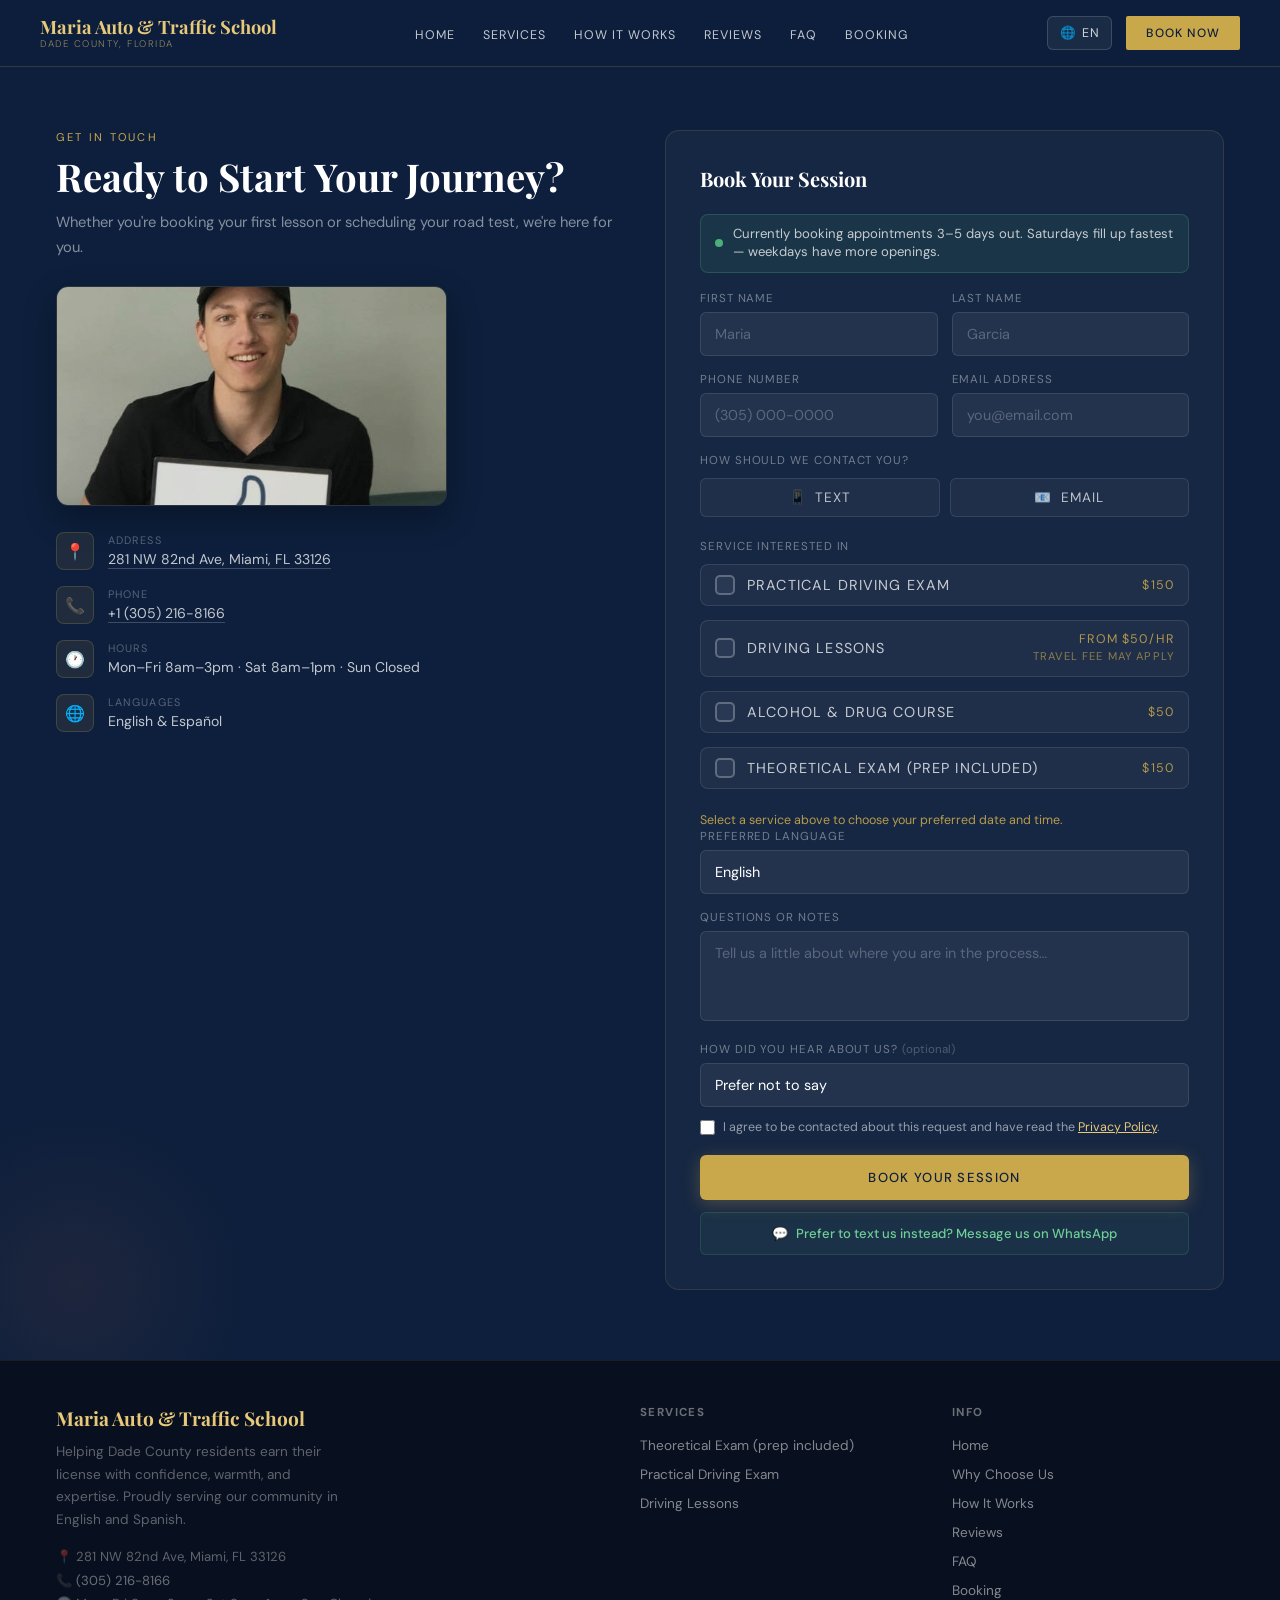
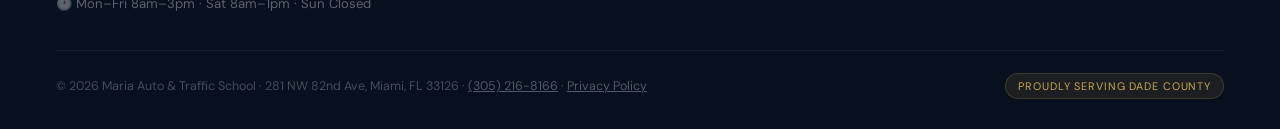
==== commit 86bc0843: "Add files via upload multipage 2" ====
--- a/book.html
+++ b/book.html
@@ -24,13 +24,14 @@
 
 <!-- NAV -->
 <nav>
-  <div class="nav-logo">Maria Auto & Traffic School<span>Dade County, Florida</span></div>
+  <a href="index.html" class="nav-logo">Maria Auto & Traffic School<span>Dade County, Florida</span></a>
   <ul class="nav-links">
+    <li><a href="index.html" data-i18n="nav.home">Home</a></li>
     <li><a href="index.html#services" data-i18n="nav.services">Services</a></li>
     <li><a href="index.html#process" data-i18n="nav.process">How It Works</a></li>
+    <li><a href="index.html#reviews" data-i18n="nav.reviews">Reviews</a></li>
     <li><a href="faq.html" data-i18n="footer.faq">FAQ</a></li>
-    <li><a href="index.html#reviews" data-i18n="nav.reviews">Reviews</a></li>
-    <li><a href="book.html" data-i18n="nav.contact">Contact</a></li>
+    <li><a href="book.html" data-i18n="nav.contact">Booking</a></li>
   </ul>
   <div class="nav-right">
     <div class="lang-switch">
@@ -40,17 +41,18 @@
         <button class="lang-option" data-lang="es">Español</button>
       </div>
     </div>
-    <a href="book.html" class="nav-cta" data-i18n="nav.cta">Get Started</a>
+    <a href="book.html" class="nav-cta" data-i18n="nav.cta">Book Now</a>
     <button class="nav-hamburger" id="hamburger" aria-label="Open menu"><span></span><span></span><span></span></button>
   </div>
 </nav>
 
 <div class="mobile-menu" id="mobile-menu">
+  <a href="index.html" class="mobile-link" data-i18n="nav.home">Home</a>
   <a href="index.html#services" class="mobile-link" data-i18n="nav.services">Services</a>
   <a href="index.html#process" class="mobile-link" data-i18n="nav.process">How It Works</a>
+  <a href="index.html#reviews" class="mobile-link" data-i18n="nav.reviews">Reviews</a>
   <a href="faq.html" class="mobile-link" data-i18n="footer.faq">FAQ</a>
-  <a href="index.html#reviews" class="mobile-link" data-i18n="nav.reviews">Reviews</a>
-  <a href="book.html" class="mobile-link" data-i18n="nav.contact">Contact</a>
+  <a href="book.html" class="mobile-link" data-i18n="nav.contact">Booking</a>
   <div class="mobile-lang">
     <button data-lang="en">English</button>
     <button data-lang="es">Español</button>
@@ -78,6 +80,7 @@
     </div>
     <form action="https://formspree.io/f/mrewngqb" method="POST" id="booking-form">
       <input type="text" name="_gotcha" style="display:none" tabindex="-1" autocomplete="off">
+      <input type="hidden" name="_next" value="https://mariaautoschool.netlify.app/book.html?submitted=true">
       <div class="form-row">
         <div class="form-group"><label data-i18n="form.first">First Name</label><input type="text" name="first_name" placeholder="Maria" autocomplete="given-name" required></div>
         <div class="form-group"><label data-i18n="form.last">Last Name</label><input type="text" name="last_name" placeholder="Garcia" autocomplete="family-name" required></div>
@@ -181,11 +184,12 @@
     <div class="footer-col">
       <h4 data-i18n="footer.infoHeader">Info</h4>
       <ul>
+        <li><a href="index.html" data-i18n="nav.home">Home</a></li>
         <li><a href="index.html#why" data-i18n="footer.why">Why Choose Us</a></li>
         <li><a href="index.html#process" data-i18n="nav.process">How It Works</a></li>
+        <li><a href="index.html#reviews" data-i18n="nav.reviews">Reviews</a></li>
         <li><a href="faq.html" data-i18n="footer.faq">FAQ</a></li>
-        <li><a href="index.html#reviews" data-i18n="nav.reviews">Reviews</a></li>
-        <li><a href="book.html" data-i18n="nav.contact">Contact</a></li>
+        <li><a href="book.html" data-i18n="nav.contact">Booking</a></li>
       </ul>
     </div>
   </div>
--- a/style.css
+++ b/style.css
@@ -12,7 +12,8 @@
   }
   *, *::before, *::after { box-sizing: border-box; margin: 0; padding: 0; }
   html { scroll-behavior: smooth; }
-  body { font-family: 'DM Sans', sans-serif; background: var(--warm-white); color: var(--text-dark); overflow-x: hidden; }
+  body { font-family: 'DM Sans', sans-serif; background: var(--warm-white); color: var(--text-dark); overflow-x: hidden; -webkit-tap-highlight-color: transparent; }
+  a, button, input, select, textarea, label { -webkit-tap-highlight-color: transparent; }
 
   /* ── NAV ── */
   nav {
@@ -20,10 +21,10 @@
     display: flex; align-items: center; justify-content: space-between; gap: 20px;
     padding: 16px 40px;
     background: rgba(13,31,60,0.96);
-    backdrop-filter: blur(12px);
+    -webkit-backdrop-filter: blur(12px); backdrop-filter: blur(12px);
     border-bottom: 1px solid rgba(201,168,76,0.2);
   }
-  .nav-logo { font-family: 'Playfair Display', serif; font-size: 1.15rem; font-weight: 700; color: var(--gold-light); line-height: 1.2; white-space: nowrap; }
+  .nav-logo { font-family: 'Playfair Display', serif; font-size: 1.15rem; font-weight: 700; color: var(--gold-light); line-height: 1.2; white-space: nowrap; text-decoration: none; display: block; }
   .nav-logo span { display: block; font-size: 0.6rem; font-weight: 300; letter-spacing: 0.16em; text-transform: uppercase; color: rgba(232,201,122,0.6); font-family: 'DM Sans', sans-serif; }
   .nav-links { display: flex; gap: 28px; list-style: none; flex: 1; justify-content: center; }
   .nav-links a { color: rgba(255,255,255,0.75); text-decoration: none; font-size: 0.78rem; letter-spacing: 0.08em; text-transform: uppercase; transition: color 0.2s; }
@@ -67,7 +68,7 @@
 
   .mobile-menu {
     display: none; position: fixed; top: 60px; left: 0; right: 0; z-index: 99;
-    background: rgba(13,31,60,0.98); backdrop-filter: blur(16px);
+    background: rgba(13,31,60,0.98); -webkit-backdrop-filter: blur(16px); backdrop-filter: blur(16px);
     border-bottom: 1px solid rgba(201,168,76,0.15);
     padding: 20px 24px 26px; flex-direction: column;
   }
@@ -109,7 +110,7 @@
   .hero-photo-wrap { width: 100%; max-width: 380px; display: flex; flex-direction: column; gap: 14px; }
   .hero-photo { position: relative; border-radius: 14px; overflow: hidden; box-shadow: 0 20px 50px rgba(0,0,0,0.5); border: 1px solid rgba(201,168,76,0.2); aspect-ratio: 5/4; }
   .hero-photo img { width: 100%; height: 100%; object-fit: cover; display: block; filter: brightness(0.9) saturate(0.92); }
-  .hero-photo-badge { position: absolute; bottom: 12px; left: 12px; background: rgba(13,31,60,0.85); backdrop-filter: blur(8px); border: 1px solid rgba(201,168,76,0.3); padding: 6px 12px; border-radius: 8px; font-size: 0.7rem; color: var(--gold-light); letter-spacing: 0.05em; }
+  .hero-photo-badge { position: absolute; bottom: 12px; left: 12px; background: rgba(13,31,60,0.85); -webkit-backdrop-filter: blur(8px); backdrop-filter: blur(8px); border: 1px solid rgba(201,168,76,0.3); padding: 6px 12px; border-radius: 8px; font-size: 0.7rem; color: var(--gold-light); letter-spacing: 0.05em; }
   .hero-stats-row { display: grid; grid-template-columns: 1fr 1fr; gap: 12px; }
   .hero-stat-card { background: rgba(255,255,255,0.05); border: 1px solid rgba(201,168,76,0.2); border-radius: 10px; padding: 16px 18px; text-align: center; }
   .stat-number { font-family: 'Playfair Display', serif; font-size: 1.8rem; font-weight: 900; color: var(--gold-light); line-height: 1; }
@@ -200,6 +201,9 @@
   .form-group { margin-bottom: 16px; }
   .form-group label { display: block; font-size: 0.72rem; letter-spacing: 0.08em; text-transform: uppercase; color: rgba(255,255,255,0.4); margin-bottom: 6px; }
   .form-group input, .form-group select, .form-group textarea { width: 100%; background: rgba(255,255,255,0.06); border: 1px solid rgba(255,255,255,0.1); border-radius: 6px; padding: 12px 14px; color: #fff; font-family: 'DM Sans', sans-serif; font-size: 0.9rem; outline: none; transition: border-color 0.2s; -webkit-appearance: none; appearance: none; }
+  @media (max-width: 900px) {
+    .form-group input, .form-group select, .form-group textarea { font-size: 16px; }
+  }
   .form-group select option { background: var(--navy-mid); color: #fff; }
   .form-group input:focus, .form-group select:focus, .form-group textarea:focus { border-color: rgba(201,168,76,0.4); }
   .form-group input::placeholder, .form-group textarea::placeholder { color: rgba(255,255,255,0.25); }
@@ -253,7 +257,7 @@
   .field-error-msg.visible { display: block; }
   .booking-modal-overlay {
     display: none; position: fixed; inset: 0; z-index: 250;
-    background: rgba(8,15,30,0.85); backdrop-filter: blur(6px);
+    background: rgba(8,15,30,0.85); -webkit-backdrop-filter: blur(6px); backdrop-filter: blur(6px);
     align-items: center; justify-content: center; padding: 20px;
   }
   .booking-modal-overlay.open { display: flex; }
@@ -271,7 +275,7 @@
   .booking-modal-box p { font-size: 0.92rem; color: var(--text-mid); line-height: 1.7; margin-bottom: 22px; }
   .booking-modal-actions { display: flex; gap: 10px; }
   .booking-modal-actions button {
-    flex: 1; padding: 12px; border-radius: 6px; font-size: 0.82rem; font-weight: 500;
+    flex: 1; padding: 14px 12px; min-height: 46px; border-radius: 6px; font-size: 0.82rem; font-weight: 500;
     letter-spacing: 0.06em; text-transform: uppercase; cursor: pointer; border: none;
     font-family: 'DM Sans', sans-serif; transition: all 0.2s;
   }
@@ -284,7 +288,7 @@
   .day-pill-item input[type="checkbox"] { position: absolute; opacity: 0; width: 0; height: 0; }
   .day-pill-item label {
     display: flex; align-items: center; justify-content: center;
-    width: 42px; height: 38px; border-radius: 6px; cursor: pointer;
+    width: 44px; height: 44px; border-radius: 6px; cursor: pointer;
     font-size: 0.78rem; font-weight: 500; color: rgba(255,255,255,0.6);
     border: 1px solid rgba(255,255,255,0.1); background: rgba(255,255,255,0.04);
     transition: all 0.2s; user-select: none;
@@ -306,6 +310,8 @@
   .location-toggle-item input:checked + label { border-color: var(--gold); background: rgba(201,168,76,0.12); color: #fff; }
   .location-address-group { display: none; }
   .location-address-group.visible { display: block; }
+  .lessons-count-custom-group { display: none; }
+  .lessons-count-custom-group.visible { display: block; }
   .checkbox-item { position: relative; }
   .checkbox-item input[type="checkbox"] { position: absolute; opacity: 0; width: 0; height: 0; }
   .checkbox-item label {
@@ -417,7 +423,7 @@
   .faq-answer p { padding: 0 4px 20px; font-size: 0.9rem; color: var(--text-mid); line-height: 1.7; }
 
   /* ── MODAL ── */
-  .modal-overlay { display: none; position: fixed; inset: 0; z-index: 200; background: rgba(8,15,30,0.85); backdrop-filter: blur(6px); align-items: center; justify-content: center; padding: 20px; }
+  .modal-overlay { display: none; position: fixed; inset: 0; z-index: 200; background: rgba(8,15,30,0.85); -webkit-backdrop-filter: blur(6px); backdrop-filter: blur(6px); align-items: center; justify-content: center; padding: 20px; }
   .modal-overlay.open { display: flex; }
   .modal-box { background: var(--warm-white); border-radius: 16px; max-width: 700px; width: 100%; max-height: 86vh; display: flex; flex-direction: column; box-shadow: 0 32px 80px rgba(0,0,0,0.5); animation: modal-in 0.25s ease; }
   @keyframes modal-in { from { opacity: 0; transform: translateY(20px) scale(0.98); } to { opacity: 1; transform: translateY(0) scale(1); } }
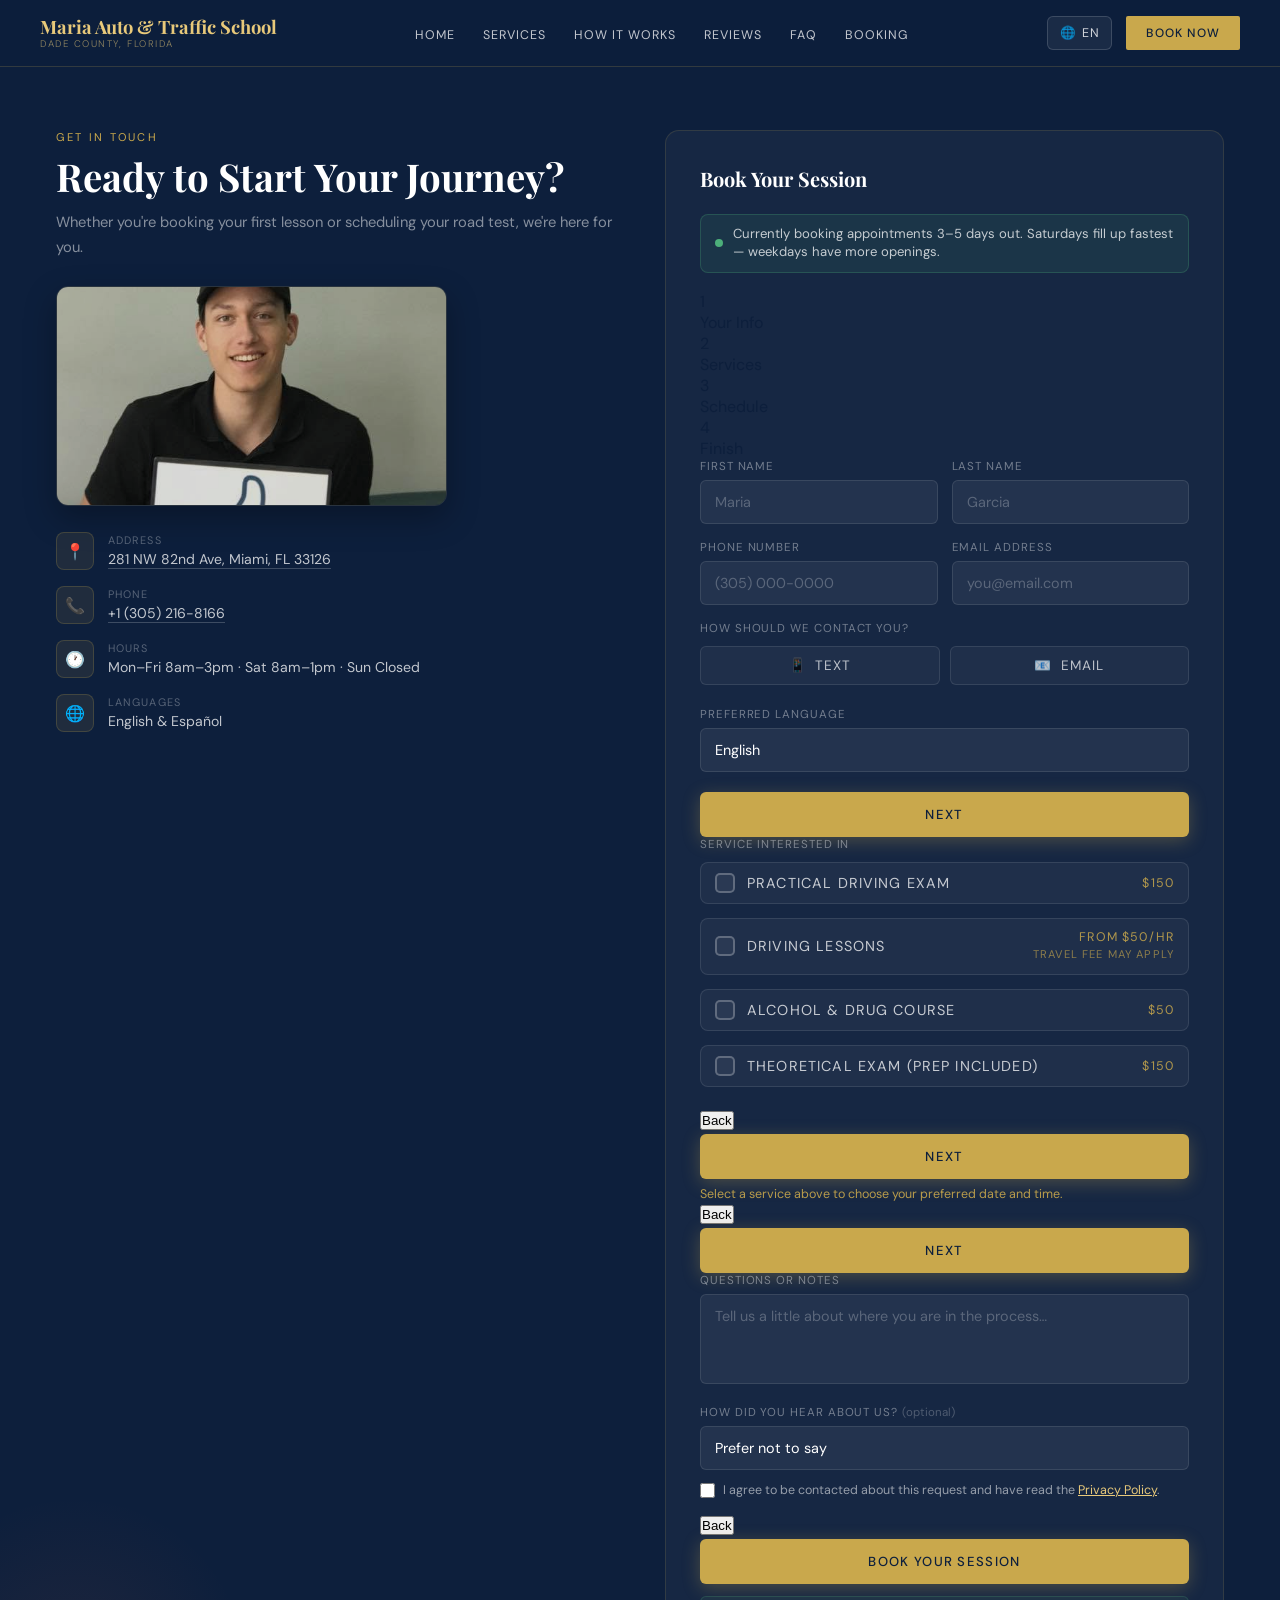
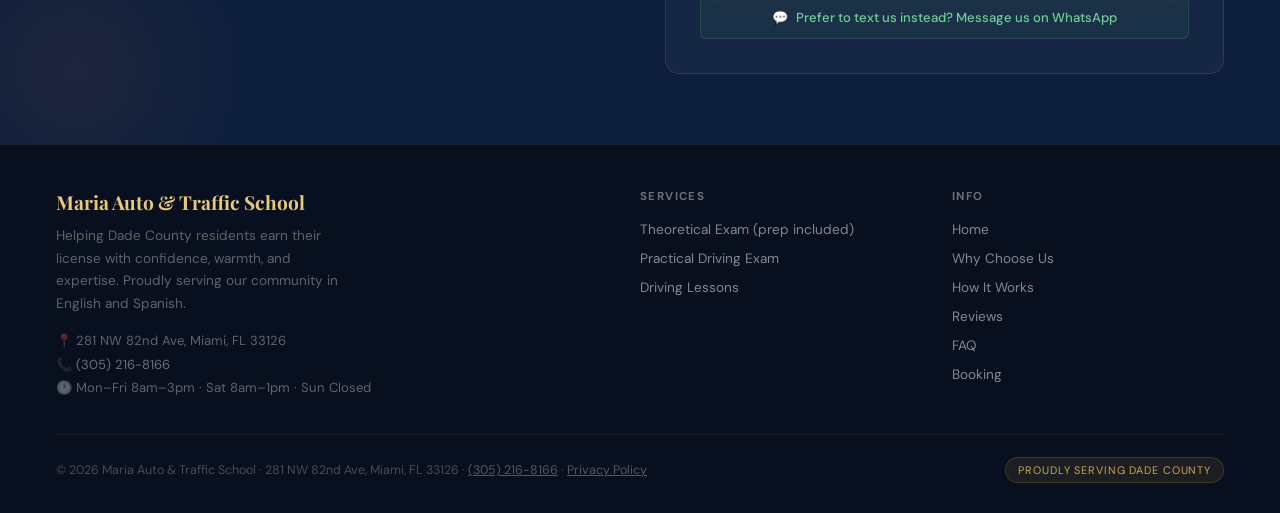
==== commit 86349c38: "Refactor booking form into a multi-step wizard" ====
--- a/book.html
+++ b/book.html
@@ -78,78 +78,130 @@
       <span class="availability-dot"></span>
       <span data-i18n="form.availabilityNote">Currently booking appointments 3–5 days out. Saturdays fill up fastest — weekdays have more openings.</span>
     </div>
-    <form action="https://formspree.io/f/mrewngqb" method="POST" id="booking-form">
+
+    <!-- WIZARD PROGRESS -->
+    <div class="wizard-progress" id="wizard-progress">
+      <div class="wizard-progress-step active" data-step-indicator="1" tabindex="0" role="button" aria-label="Step 1">
+        <div class="wizard-progress-num">1</div>
+        <div class="wizard-progress-label" data-i18n="wizard.step1">Your Info</div>
+      </div>
+      <div class="wizard-progress-step" data-step-indicator="2" tabindex="0" role="button" aria-label="Step 2">
+        <div class="wizard-progress-num">2</div>
+        <div class="wizard-progress-label" data-i18n="wizard.step2">Services</div>
+      </div>
+      <div class="wizard-progress-step" data-step-indicator="3" tabindex="0" role="button" aria-label="Step 3">
+        <div class="wizard-progress-num">3</div>
+        <div class="wizard-progress-label" data-i18n="wizard.step3">Schedule</div>
+      </div>
+      <div class="wizard-progress-step" data-step-indicator="4" tabindex="0" role="button" aria-label="Step 4">
+        <div class="wizard-progress-num">4</div>
+        <div class="wizard-progress-label" data-i18n="wizard.step4">Finish</div>
+      </div>
+    </div>
+
+    <form action="https://formspree.io/f/mrewngqb" method="POST" id="booking-form" novalidate>
       <input type="text" name="_gotcha" style="display:none" tabindex="-1" autocomplete="off">
       <input type="hidden" name="_next" value="https://mariaautoschool.netlify.app/book.html?submitted=true">
-      <div class="form-row">
-        <div class="form-group"><label data-i18n="form.first">First Name</label><input type="text" name="first_name" placeholder="Maria" autocomplete="given-name" required></div>
-        <div class="form-group"><label data-i18n="form.last">Last Name</label><input type="text" name="last_name" placeholder="Garcia" autocomplete="family-name" required></div>
-      </div>
-      <div class="form-row">
-        <div class="form-group"><label data-i18n="form.phone">Phone Number</label><input type="tel" name="phone" id="field-phone" placeholder="(305) 000-0000" autocomplete="tel"></div>
-        <div class="form-group"><label data-i18n="form.email">Email Address</label><input type="email" name="email" id="field-email" placeholder="you@email.com" autocomplete="email"></div>
-      </div>
-      <p class="field-error-msg" id="contact-required-error" data-i18n="form.contactRequiredError" role="alert" aria-live="assertive">Please provide a phone number or email address so we can reach you.</p>
-      <div class="form-group">
-        <label data-i18n="form.contactPref" style="display:block;margin-bottom:10px">How should we contact you?</label>
-        <div class="contact-pref-row">
-          <div class="contact-pref-item">
-            <input type="checkbox" id="pref-text" name="contact_preference" value="Text">
-            <label for="pref-text">📱 <span data-i18n="form.prefText">Text</span></label>
+
+      <!-- STEP 1: YOUR INFO -->
+      <div class="wizard-step active" data-step="1">
+        <div class="form-row">
+          <div class="form-group"><label data-i18n="form.first">First Name</label><input type="text" name="first_name" placeholder="Maria" autocomplete="given-name" required></div>
+          <div class="form-group"><label data-i18n="form.last">Last Name</label><input type="text" name="last_name" placeholder="Garcia" autocomplete="family-name" required></div>
+        </div>
+        <div class="form-row">
+          <div class="form-group"><label data-i18n="form.phone">Phone Number</label><input type="tel" name="phone" id="field-phone" placeholder="(305) 000-0000" autocomplete="tel"></div>
+          <div class="form-group"><label data-i18n="form.email">Email Address</label><input type="email" name="email" id="field-email" placeholder="you@email.com" autocomplete="email"></div>
+        </div>
+        <p class="field-error-msg" id="contact-required-error" data-i18n="form.contactRequiredError" role="alert" aria-live="assertive">Please provide a phone number or email address so we can reach you.</p>
+        <div class="form-group">
+          <label data-i18n="form.contactPref" style="display:block;margin-bottom:10px">How should we contact you?</label>
+          <div class="contact-pref-row">
+            <div class="contact-pref-item">
+              <input type="checkbox" id="pref-text" name="contact_preference" value="Text">
+              <label for="pref-text">📱 <span data-i18n="form.prefText">Text</span></label>
+            </div>
+            <div class="contact-pref-item">
+              <input type="checkbox" id="pref-email" name="contact_preference" value="Email">
+              <label for="pref-email">📧 <span data-i18n="form.prefEmail">Email</span></label>
+            </div>
           </div>
-          <div class="contact-pref-item">
-            <input type="checkbox" id="pref-email" name="contact_preference" value="Email">
-            <label for="pref-email">📧 <span data-i18n="form.prefEmail">Email</span></label>
+        </div>
+        <div class="form-group">
+          <label data-i18n="form.lang">Preferred Language</label>
+          <select name="language"><option>English</option><option>Español</option></select>
+        </div>
+        <div class="wizard-nav">
+          <button type="button" class="btn-submit" data-wizard-next data-i18n="wizard.next">Next</button>
+        </div>
+      </div>
+
+      <!-- STEP 2: SERVICES -->
+      <div class="wizard-step" data-step="2">
+        <div class="form-group">
+          <label data-i18n="form.service" style="display:block;margin-bottom:10px">Service Interested In</label>
+          <div class="checkbox-group">
+            <div class="checkbox-item">
+              <input type="checkbox" id="service2" name="services" value="Practical Driving Exam" data-hint="hintExam">
+              <label for="service2"><span class="checkbox-box"></span><span data-i18n="form.opt2">Practical Driving Exam</span><span style="margin-left:auto;font-size:0.78rem;color:var(--gold);opacity:0.85">$150</span></label>
+            </div>
+            <div class="checkbox-item">
+              <input type="checkbox" id="service3" name="services" value="Driving Lessons" data-hint="hintLessons">
+              <label for="service3"><span class="checkbox-box"></span><span data-i18n="form.opt3">Driving Lessons</span><span style="margin-left:auto;font-size:0.78rem;color:var(--gold);opacity:0.85;text-align:right;line-height:1.4">from $50/hr<br><span style="font-size:0.7rem;opacity:0.75">travel fee may apply</span></span></label>
+            </div>
+            <div class="checkbox-item">
+              <input type="checkbox" id="service4" name="services" value="Alcohol & Drug Course" data-hint="">
+              <label for="service4"><span class="checkbox-box"></span><span data-i18n="form.opt4">Alcohol & Drug Course</span><span style="margin-left:auto;font-size:0.78rem;color:var(--gold);opacity:0.85">$50</span></label>
+            </div>
+            <div class="checkbox-item">
+              <input type="checkbox" id="service5" name="services" value="Theoretical Exam (prep included)" data-hint="hintTheory">
+              <label for="service5"><span class="checkbox-box"></span><span data-i18n="form.opt5">Theoretical Exam (prep included)</span><span style="margin-left:auto;font-size:0.78rem;color:var(--gold);opacity:0.85">$150</span></label>
+            </div>
           </div>
-        </div>
-      </div>
-      <div class="form-group">
-        <label data-i18n="form.service" style="display:block;margin-bottom:10px">Service Interested In</label>
-        <div class="checkbox-group">
-          <div class="checkbox-item">
-            <input type="checkbox" id="service2" name="services" value="Practical Driving Exam" data-hint="hintExam">
-            <label for="service2"><span class="checkbox-box"></span><span data-i18n="form.opt2">Practical Driving Exam</span><span style="margin-left:auto;font-size:0.78rem;color:var(--gold);opacity:0.85">$150</span></label>
-          </div>
-          <div class="checkbox-item">
-            <input type="checkbox" id="service3" name="services" value="Driving Lessons" data-hint="hintLessons">
-            <label for="service3"><span class="checkbox-box"></span><span data-i18n="form.opt3">Driving Lessons</span><span style="margin-left:auto;font-size:0.78rem;color:var(--gold);opacity:0.85;text-align:right;line-height:1.4">from $50/hr<br><span style="font-size:0.7rem;opacity:0.75">travel fee may apply</span></span></label>
-          </div>
-          <div class="checkbox-item">
-            <input type="checkbox" id="service4" name="services" value="Alcohol & Drug Course" data-hint="">
-            <label for="service4"><span class="checkbox-box"></span><span data-i18n="form.opt4">Alcohol & Drug Course</span><span style="margin-left:auto;font-size:0.78rem;color:var(--gold);opacity:0.85">$50</span></label>
-          </div>
-          <div class="checkbox-item">
-            <input type="checkbox" id="service5" name="services" value="Theoretical Exam (prep included)" data-hint="hintTheory">
-            <label for="service5"><span class="checkbox-box"></span><span data-i18n="form.opt5">Theoretical Exam (prep included)</span><span style="margin-left:auto;font-size:0.78rem;color:var(--gold);opacity:0.85">$150</span></label>
-          </div>
-        </div>
-        <p class="form-hint" id="hintExam" data-i18n="form.hintExam">Please bring a valid ID and your learner's permit to this appointment.</p>
-        <p class="form-hint" id="hintLessons" data-i18n="form.hintLessons">Let us know below if you'd like us to come to you — a travel fee may apply depending on distance.</p>
-        <p class="form-hint" id="hintTheory" data-i18n="form.hintTheory">This session can accommodate multiple students at once — great if you're booking with a friend or family member.</p>
-      </div>
-      <div id="datetime-container"></div>
-      <p class="form-hint visible" id="datetime-placeholder" data-i18n="form.datetimePlaceholder">Select a service above to choose your preferred date and time.</p>
-      <div class="form-group">
-        <label data-i18n="form.lang">Preferred Language</label>
-        <select name="language"><option>English</option><option>Español</option></select>
-      </div>
-      <div class="form-group"><label data-i18n="form.notes">Questions or Notes</label><textarea name="notes" data-i18n-placeholder="form.notesPlaceholder" placeholder="Tell us a little about where you are in the process…"></textarea></div>
-      <div class="form-group">
-        <label data-i18n-html="form.referral">How did you hear about us? <span style="text-transform:none;letter-spacing:0;font-weight:400;opacity:0.6">(optional)</span></label>
-        <select name="referral_source">
-          <option value="" selected data-i18n="form.referralSkip">Prefer not to say</option>
-          <option data-i18n="form.referralGoogle">Google Search</option>
-          <option data-i18n="form.referralWordOfMouth">Word of Mouth / Friend or Family</option>
-          <option data-i18n="form.referralSocial">Instagram / Facebook</option>
-          <option data-i18n="form.referralDroveBy">Drove By / Saw the Sign</option>
-          <option data-i18n="form.referralOther">Other</option>
-        </select>
-      </div>
-      <div class="range-toggle-row" style="margin-bottom:16px">
-        <input type="checkbox" id="consent-checkbox" required>
-        <label for="consent-checkbox" data-i18n-html="form.consentLabel">I agree to be contacted about this request and have read the <a href="#" id="consent-privacy-link" style="color:var(--gold-light);text-decoration:underline">Privacy Policy</a>.</label>
-      </div>
-      <button type="submit" class="btn-submit" id="submit-btn" data-i18n="form.submit" aria-live="polite">Book Your Session</button>
+          <p class="form-hint" id="hintExam" data-i18n="form.hintExam">Please bring a valid ID and your learner's permit to this appointment.</p>
+          <p class="form-hint" id="hintLessons" data-i18n="form.hintLessons">Let us know below if you'd like us to come to you — a travel fee may apply depending on distance.</p>
+          <p class="form-hint" id="hintTheory" data-i18n="form.hintTheory">This session can accommodate multiple students at once — great if you're booking with a friend or family member.</p>
+          <p class="field-error-msg" id="services-required-error" data-i18n="wizard.servicesRequiredError" role="alert" aria-live="assertive">Please select at least one service.</p>
+        </div>
+        <div class="wizard-nav">
+          <button type="button" class="btn-wizard-back" data-wizard-back data-i18n="wizard.back">Back</button>
+          <button type="button" class="btn-submit" data-wizard-next data-i18n="wizard.next">Next</button>
+        </div>
+      </div>
+
+      <!-- STEP 3: SCHEDULE -->
+      <div class="wizard-step" data-step="3">
+        <div id="datetime-container"></div>
+        <p class="form-hint visible" id="datetime-placeholder" data-i18n="form.datetimePlaceholder">Select a service above to choose your preferred date and time.</p>
+        <div class="wizard-nav">
+          <button type="button" class="btn-wizard-back" data-wizard-back data-i18n="wizard.back">Back</button>
+          <button type="button" class="btn-submit" data-wizard-next data-i18n="wizard.next">Next</button>
+        </div>
+      </div>
+
+      <!-- STEP 4: FINISH -->
+      <div class="wizard-step" data-step="4">
+        <div class="form-group"><label data-i18n="form.notes">Questions or Notes</label><textarea name="notes" data-i18n-placeholder="form.notesPlaceholder" placeholder="Tell us a little about where you are in the process…"></textarea></div>
+        <div class="form-group">
+          <label data-i18n-html="form.referral">How did you hear about us? <span style="text-transform:none;letter-spacing:0;font-weight:400;opacity:0.6">(optional)</span></label>
+          <select name="referral_source">
+            <option value="" selected data-i18n="form.referralSkip">Prefer not to say</option>
+            <option data-i18n="form.referralGoogle">Google Search</option>
+            <option data-i18n="form.referralWordOfMouth">Word of Mouth / Friend or Family</option>
+            <option data-i18n="form.referralSocial">Instagram / Facebook</option>
+            <option data-i18n="form.referralDroveBy">Drove By / Saw the Sign</option>
+            <option data-i18n="form.referralOther">Other</option>
+          </select>
+        </div>
+        <div class="range-toggle-row" style="margin-bottom:16px">
+          <input type="checkbox" id="consent-checkbox" required>
+          <label for="consent-checkbox" data-i18n-html="form.consentLabel">I agree to be contacted about this request and have read the <a href="#" id="consent-privacy-link" style="color:var(--gold-light);text-decoration:underline">Privacy Policy</a>.</label>
+        </div>
+        <div class="wizard-nav">
+          <button type="button" class="btn-wizard-back" data-wizard-back data-i18n="wizard.back">Back</button>
+          <button type="submit" class="btn-submit" id="submit-btn" data-i18n="form.submit" aria-live="polite">Book Your Session</button>
+        </div>
+      </div>
     </form>
     <a href="https://wa.me/13052168166?text=Hi!%20I'd%20like%20to%20book%20an%20appointment%20at%20Maria%20Auto%20%26%20Traffic%20School." target="_blank" rel="noopener" class="whatsapp-fallback">
       <span>💬</span><span data-i18n="form.whatsapp">Prefer to text us instead? Message us on WhatsApp</span>
